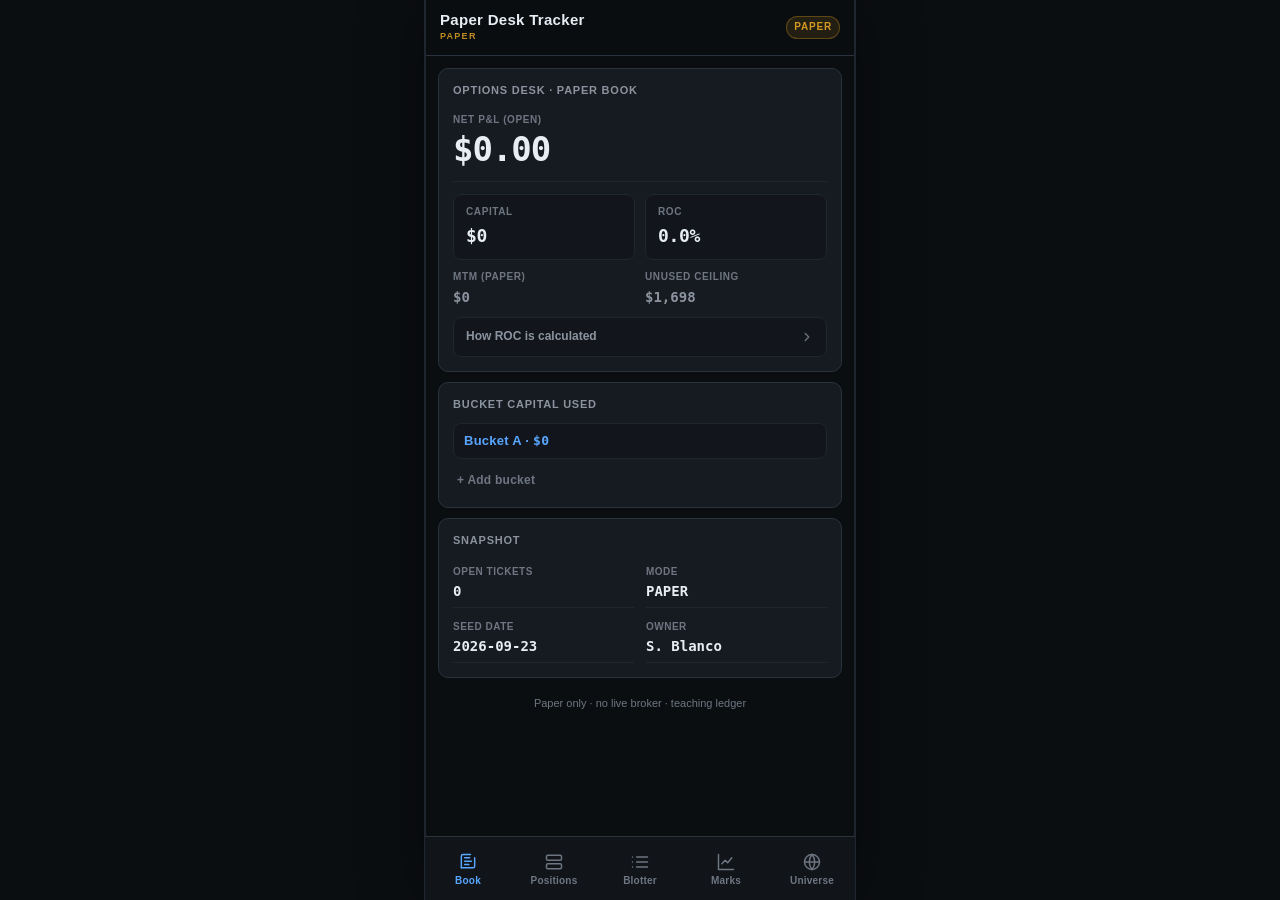
==== paper-desk-single.html @ 76c29395 "Publish Paper Desk Tracker 2026-10-28T16:38Z" ====
<!DOCTYPE html>
<html lang="en">
<head>
  <meta charset="UTF-8" />
  <meta name="viewport" content="width=device-width, initial-scale=1, viewport-fit=cover" />
  <meta name="theme-color" content="#0b0e11" />
  <meta name="description" content="Paper Desk Tracker — Santiago Blanco options book ledger (paper only)" />
  <title>Paper Desk Tracker</title>
  <style>
/* Paper Desk Tracker v1.1 — dark desk-terminal, mobile-first ~390px */
:root {
  --bg: #0b0e11;
  --bg-elev: #12161c;
  --bg-card: #161b22;
  --bg-card-hover: #1c232c;
  --border: #2a323d;
  --border-soft: #1f2630;
  --text: #e6edf3;
  --text-dim: #8b949e;
  --text-mute: #6e7681;
  --accent: #58a6ff;
  --green: #3fb950;
  --green-dim: #238636;
  --red: #f85149;
  --red-dim: #da3633;
  --amber: #d29922;
  --bucket-a: #58a6ff;
  --bucket-b: #a371f7;
  --bucket-c: #f0883e;
  --mono: "SF Mono", "Cascadia Code", "Roboto Mono", ui-monospace, Menlo, Consolas, monospace;
  --sans: -apple-system, BlinkMacSystemFont, "Segoe UI", Roboto, "Helvetica Neue", Arial, sans-serif;
  --nav-h: 64px;
  --header-h: 56px;
  --radius: 10px;
  --safe-bottom: env(safe-area-inset-bottom, 0px);
}

*, *::before, *::after { box-sizing: border-box; margin: 0; padding: 0; }

html, body {
  height: 100%;
  background: var(--bg);
  color: var(--text);
  font-family: var(--sans);
  font-size: 15px;
  line-height: 1.45;
  -webkit-font-smoothing: antialiased;
  -webkit-tap-highlight-color: transparent;
}

body {
  max-width: 430px;
  margin: 0 auto;
  min-height: 100dvh;
  position: relative;
  border-left: 1px solid var(--border-soft);
  border-right: 1px solid var(--border-soft);
}

.app-header {
  position: sticky;
  top: 0;
  z-index: 40;
  min-height: var(--header-h);
  display: flex;
  align-items: center;
  justify-content: space-between;
  padding: 8px 14px;
  background: rgba(11, 14, 17, 0.92);
  backdrop-filter: blur(10px);
  border-bottom: 1px solid var(--border);
}

.header-titles {
  display: flex;
  flex-direction: column;
  gap: 1px;
  min-width: 0;
}

.app-header h1 {
  font-size: 15px;
  font-weight: 650;
  letter-spacing: 0.02em;
  line-height: 1.2;
}

.paper-sub {
  font-size: 9px;
  font-weight: 800;
  letter-spacing: 0.14em;
  text-transform: uppercase;
  color: var(--amber);
  opacity: 0.9;
}

.app-header .badge {
  font-size: 10px;
  font-weight: 700;
  letter-spacing: 0.08em;
  text-transform: uppercase;
  color: var(--amber);
  background: rgba(210, 153, 34, 0.12);
  border: 1px solid rgba(210, 153, 34, 0.35);
  padding: 3px 7px;
  border-radius: 999px;
  flex-shrink: 0;
}

.main {
  padding: 12px 12px calc(var(--nav-h) + var(--safe-bottom) + 16px);
  min-height: calc(100dvh - var(--header-h));
}

.screen { display: none; animation: fadeIn 0.18s ease; }
.screen.active { display: block; }

@keyframes fadeIn {
  from { opacity: 0; transform: translateY(4px); }
  to { opacity: 1; transform: none; }
}

/* Bottom nav — 1pt top hairline so content doesn't collide */
.tab-bar {
  position: fixed;
  bottom: 0;
  left: 50%;
  transform: translateX(-50%);
  width: 100%;
  max-width: 430px;
  height: calc(var(--nav-h) + var(--safe-bottom));
  padding-bottom: var(--safe-bottom);
  display: flex;
  background: rgba(18, 22, 28, 0.96);
  backdrop-filter: blur(12px);
  border-top: 1pt solid var(--border);
  z-index: 50;
}

.tab-btn {
  flex: 1;
  display: flex;
  flex-direction: column;
  align-items: center;
  justify-content: center;
  gap: 3px;
  background: none;
  border: none;
  color: var(--text-mute);
  font-size: 10px;
  font-weight: 600;
  letter-spacing: 0.02em;
  cursor: pointer;
  padding: 8px 2px;
  transition: color 0.15s;
}

.tab-btn svg {
  width: 20px;
  height: 20px;
  stroke: currentColor;
  fill: none;
  stroke-width: 1.75;
  stroke-linecap: round;
  stroke-linejoin: round;
}

.tab-btn.active { color: var(--accent); }
.tab-btn:active { opacity: 0.7; }

/* Cards & metrics */
.card {
  background: var(--bg-card);
  border: 1px solid var(--border);
  border-radius: var(--radius);
  padding: 14px;
  margin-bottom: 10px;
}

.card-title {
  font-size: 11px;
  font-weight: 700;
  letter-spacing: 0.07em;
  text-transform: uppercase;
  color: var(--text-dim);
  margin-bottom: 10px;
}

/* Book hero hierarchy */
.hero-pnl {
  text-align: left;
  padding: 4px 0 12px;
  border-bottom: 1px solid var(--border-soft);
  margin-bottom: 12px;
}

.hero-pnl .label {
  font-size: 10px;
  font-weight: 600;
  letter-spacing: 0.06em;
  text-transform: uppercase;
  color: var(--text-mute);
  margin-bottom: 4px;
}

.hero-pnl .value {
  font-family: var(--mono);
  font-size: 34px;
  font-weight: 700;
  letter-spacing: -0.03em;
  font-variant-numeric: tabular-nums;
  line-height: 1.1;
}

.secondary-row {
  display: grid;
  grid-template-columns: 1fr 1fr;
  gap: 10px;
  margin-bottom: 10px;
}

.secondary-metric {
  background: var(--bg-elev);
  border: 1px solid var(--border-soft);
  border-radius: 8px;
  padding: 10px 12px;
}

.secondary-metric .label {
  font-size: 10px;
  font-weight: 600;
  letter-spacing: 0.06em;
  text-transform: uppercase;
  color: var(--text-mute);
  margin-bottom: 4px;
}

.secondary-metric .value {
  font-family: var(--mono);
  font-size: 18px;
  font-weight: 650;
  letter-spacing: -0.02em;
  font-variant-numeric: tabular-nums;
}

.tertiary-row {
  display: grid;
  grid-template-columns: 1fr 1fr;
  gap: 10px;
}

.tertiary-metric .label {
  font-size: 10px;
  font-weight: 600;
  letter-spacing: 0.06em;
  text-transform: uppercase;
  color: var(--text-mute);
  margin-bottom: 2px;
}

.tertiary-metric .value {
  font-family: var(--mono);
  font-size: 14px;
  font-weight: 600;
  font-variant-numeric: tabular-nums;
  color: var(--text-dim);
}

.metric-grid {
  display: grid;
  grid-template-columns: 1fr 1fr;
  gap: 10px;
}

.metric {
  background: var(--bg-elev);
  border: 1px solid var(--border-soft);
  border-radius: 8px;
  padding: 10px 12px;
}

.metric.wide { grid-column: 1 / -1; }

.metric .label {
  font-size: 10px;
  font-weight: 600;
  letter-spacing: 0.06em;
  text-transform: uppercase;
  color: var(--text-mute);
  margin-bottom: 4px;
}

.metric .value {
  font-family: var(--mono);
  font-size: 20px;
  font-weight: 650;
  letter-spacing: -0.02em;
  font-variant-numeric: tabular-nums;
}

.metric .value.sm { font-size: 16px; }

.pos { color: var(--green); }
.neg { color: var(--red); }
.neu { color: var(--text); }

/* ROC disclosure — collapsed by default */
.disclosure {
  margin-top: 10px;
  border: 1px solid var(--border-soft);
  border-radius: 8px;
  background: var(--bg-elev);
  overflow: hidden;
}

.disclosure > summary {
  list-style: none;
  cursor: pointer;
  display: flex;
  align-items: center;
  justify-content: space-between;
  gap: 8px;
  padding: 10px 12px;
  font-size: 12px;
  font-weight: 650;
  color: var(--text-dim);
  user-select: none;
}

.disclosure > summary::-webkit-details-marker { display: none; }

.disclosure .chev {
  width: 14px;
  height: 14px;
  flex-shrink: 0;
  transition: transform 0.15s ease;
  opacity: 0.7;
}

.disclosure[open] .chev { transform: rotate(90deg); }

.disclosure-body {
  padding: 0 12px 12px;
  font-size: 11.5px;
  color: var(--text-dim);
  line-height: 1.45;
}

.disclosure-body p + p { margin-top: 8px; }
.disclosure-body strong { color: var(--accent); font-weight: 650; }

.tip {
  margin-top: 8px;
  font-size: 11.5px;
  color: var(--text-dim);
  line-height: 1.4;
  padding: 8px 10px;
  background: rgba(88, 166, 255, 0.06);
  border-left: 2px solid var(--accent);
  border-radius: 0 6px 6px 0;
}

.tip strong { color: var(--accent); font-weight: 650; }

/* Buckets — used only + quiet add */
.bucket-list {
  display: flex;
  flex-direction: column;
  gap: 6px;
}

.bucket-line {
  display: flex;
  align-items: baseline;
  justify-content: space-between;
  gap: 10px;
  padding: 8px 10px;
  background: var(--bg-elev);
  border: 1px solid var(--border-soft);
  border-radius: 8px;
  font-size: 13px;
}

.bucket-line .b-name {
  font-weight: 650;
  letter-spacing: 0.02em;
}

.bucket-line.a .b-name { color: var(--bucket-a); }
.bucket-line.b .b-name { color: var(--bucket-b); }
.bucket-line.c .b-name { color: var(--bucket-c); }

.bucket-line .b-val {
  font-family: var(--mono);
  font-weight: 650;
  font-variant-numeric: tabular-nums;
}

.bucket-add {
  align-self: flex-start;
  margin-top: 2px;
  background: none;
  border: none;
  color: var(--text-mute);
  font-size: 12px;
  font-weight: 600;
  cursor: pointer;
  padding: 6px 4px;
  letter-spacing: 0.02em;
}

.bucket-add:hover { color: var(--text-dim); }
.bucket-add:active { opacity: 0.7; }

.section-label {
  font-size: 11px;
  font-weight: 700;
  letter-spacing: 0.08em;
  text-transform: uppercase;
  color: var(--text-mute);
  margin: 14px 2px 8px;
}

/* Position cards */
.pos-card {
  background: var(--bg-card);
  border: 1px solid var(--border);
  border-radius: var(--radius);
  padding: 0;
  margin-bottom: 12px;
  overflow: hidden;
  position: relative;
  touch-action: pan-y;
  transition: transform 0.12s ease, border-color 0.12s;
}

.pos-card.swiping { transition: none; }

.pos-strip {
  position: sticky;
  top: var(--header-h);
  z-index: 5;
  display: flex;
  align-items: center;
  justify-content: space-between;
  gap: 8px;
  padding: 10px 12px;
  background: rgba(22, 27, 34, 0.96);
  backdrop-filter: blur(8px);
  border-bottom: 1px solid var(--border-soft);
}

.pos-strip-left {
  min-width: 0;
  display: flex;
  flex-wrap: wrap;
  align-items: baseline;
  gap: 4px 8px;
}

.pos-under {
  font-size: 16px;
  font-weight: 700;
  letter-spacing: -0.01em;
}

.pos-struct {
  font-size: 11px;
  color: var(--text-dim);
  white-space: nowrap;
  overflow: hidden;
  text-overflow: ellipsis;
  max-width: 150px;
}

.pos-strip-right {
  display: flex;
  align-items: center;
  gap: 8px;
  flex-shrink: 0;
}

.pos-upnl {
  font-family: var(--mono);
  font-size: 14px;
  font-weight: 700;
  font-variant-numeric: tabular-nums;
}

.status-badge {
  font-size: 10px;
  font-weight: 800;
  letter-spacing: 0.1em;
  padding: 4px 8px;
  border-radius: 6px;
  flex-shrink: 0;
}

.status-badge.HOLD {
  color: var(--green);
  background: rgba(63, 185, 80, 0.12);
  border: 1px solid rgba(63, 185, 80, 0.35);
}

.status-badge.EXIT {
  color: var(--red);
  background: rgba(248, 81, 73, 0.12);
  border: 1px solid rgba(248, 81, 73, 0.35);
}

.pos-body { padding: 10px 12px 12px; }

.pos-id {
  font-family: var(--mono);
  font-size: 11px;
  color: var(--text-mute);
  font-weight: 600;
  margin-bottom: 6px;
}

.legs {
  font-family: var(--mono);
  font-size: 12px;
  color: var(--text-dim);
  background: var(--bg-elev);
  border-radius: 6px;
  padding: 8px 10px;
  margin: 0 0 8px;
  line-height: 1.5;
}

.legs .leg-long { color: var(--green); }
.legs .leg-short { color: var(--red); }

.thesis {
  font-size: 12.5px;
  color: var(--text-dim);
  line-height: 1.45;
  margin: 0 0 10px;
}

.kv-grid {
  display: grid;
  grid-template-columns: 1fr 1fr;
  gap: 6px 12px;
}

.kv {
  display: flex;
  flex-direction: column;
  gap: 1px;
  padding: 6px 0;
  border-bottom: 1px solid var(--border-soft);
}

.kv .k {
  font-size: 10px;
  font-weight: 600;
  letter-spacing: 0.05em;
  text-transform: uppercase;
  color: var(--text-mute);
  display: inline-flex;
  align-items: center;
  gap: 4px;
}

.kv .v {
  font-family: var(--mono);
  font-size: 14px;
  font-weight: 600;
  font-variant-numeric: tabular-nums;
  text-align: left;
}

/* Cost $? expander */
.help-q {
  display: inline-flex;
  align-items: center;
  justify-content: center;
  width: 16px;
  height: 16px;
  border-radius: 50%;
  border: 1px solid var(--border);
  background: var(--bg-elev);
  color: var(--text-mute);
  font-size: 10px;
  font-weight: 700;
  cursor: pointer;
  padding: 0;
  line-height: 1;
  flex-shrink: 0;
}

.help-q:active { opacity: 0.75; }

.cost-help {
  display: none;
  grid-column: 1 / -1;
  font-size: 11.5px;
  color: var(--text-dim);
  line-height: 1.4;
  padding: 8px 10px;
  background: rgba(88, 166, 255, 0.06);
  border-left: 2px solid var(--accent);
  border-radius: 0 6px 6px 0;
  margin-top: 2px;
}

.cost-help.open { display: block; }
.cost-help strong { color: var(--accent); font-weight: 650; }

.pos-actions {
  display: flex;
  gap: 8px;
  margin-top: 12px;
}

.btn {
  flex: 1;
  font-family: var(--sans);
  font-size: 12px;
  font-weight: 650;
  letter-spacing: 0.04em;
  min-height: 44px;
  padding: 10px 10px;
  border-radius: 8px;
  border: 1px solid var(--border);
  background: var(--bg-elev);
  color: var(--text);
  cursor: pointer;
  transition: background 0.12s, border-color 0.12s;
}

.btn:active { opacity: 0.85; }

/* Secondary action chrome (gestures are primary) */
.btn.secondary {
  background: transparent;
  border-color: var(--border-soft);
  color: var(--text-dim);
  font-size: 11px;
  font-weight: 600;
}

.btn.primary {
  background: rgba(88, 166, 255, 0.12);
  border-color: rgba(88, 166, 255, 0.4);
  color: var(--accent);
}

.btn.danger {
  background: rgba(248, 81, 73, 0.08);
  border-color: rgba(248, 81, 73, 0.3);
  color: var(--red);
}

.btn.success {
  background: rgba(63, 185, 80, 0.08);
  border-color: rgba(63, 185, 80, 0.3);
  color: var(--green);
}

.btn.secondary.danger {
  background: transparent;
  border-color: rgba(248, 81, 73, 0.25);
  color: var(--red);
}

.btn.secondary.success {
  background: transparent;
  border-color: rgba(63, 185, 80, 0.25);
  color: var(--green);
}

.btn.secondary.primary {
  background: transparent;
  border-color: rgba(88, 166, 255, 0.3);
  color: var(--accent);
}

/* Blotter */
.txn-row {
  display: grid;
  grid-template-columns: 3px 1fr auto;
  gap: 4px 10px;
  padding: 12px 12px 12px 0;
  background: var(--bg-card);
  border: 1px solid var(--border);
  border-radius: var(--radius);
  margin-bottom: 8px;
  align-items: start;
  user-select: none;
  -webkit-user-select: none;
}

.txn-bar {
  grid-row: 1 / span 3;
  align-self: stretch;
  width: 3px;
  border-radius: 0 2px 2px 0;
  background: var(--text-mute);
}

.txn-bar.open { background: var(--accent); }
.txn-bar.mark { background: var(--amber); }
.txn-bar.exit { background: var(--red); }

.txn-type {
  font-size: 10px;
  font-weight: 800;
  letter-spacing: 0.08em;
  text-transform: uppercase;
  padding-left: 10px;
}

.txn-type.open { color: var(--accent); }
.txn-type.mark { color: var(--amber); }
.txn-type.exit { color: var(--red); }

.txn-ts {
  font-family: var(--mono);
  font-size: 11px;
  color: var(--text-mute);
  text-align: right;
  padding-right: 2px;
  line-height: 1.35;
}

.txn-ts .rel {
  display: block;
  color: var(--text-dim);
  font-weight: 650;
  font-size: 12px;
}

.txn-ts .abs {
  display: block;
  font-size: 10px;
  color: var(--text-mute);
}

.txn-legs {
  grid-column: 2 / -1;
  font-size: 12px;
  color: var(--text-dim);
  font-family: var(--mono);
  padding-left: 10px;
}

.txn-meta {
  grid-column: 2 / -1;
  display: flex;
  flex-wrap: wrap;
  gap: 8px 14px;
  margin-top: 4px;
  font-family: var(--mono);
  font-size: 12px;
  font-variant-numeric: tabular-nums;
  padding-left: 10px;
}

.txn-meta span { color: var(--text-dim); }
.txn-meta strong { color: var(--text); font-weight: 650; }

/* Marks history */
.mark-snap {
  background: var(--bg-card);
  border: 1px solid var(--border);
  border-radius: var(--radius);
  padding: 12px;
  margin-bottom: 8px;
}

.mark-snap-head {
  display: flex;
  justify-content: space-between;
  align-items: center;
  margin-bottom: 8px;
}

.session-pill {
  font-size: 10px;
  font-weight: 800;
  letter-spacing: 0.08em;
  text-transform: uppercase;
  padding: 3px 7px;
  border-radius: 5px;
  background: var(--bg-elev);
  color: var(--text-dim);
  border: 1px solid var(--border);
}

.session-pill.close {
  color: var(--amber);
  border-color: rgba(210, 153, 34, 0.4);
}

.mark-tickets {
  font-family: var(--mono);
  font-size: 12px;
  line-height: 1.6;
  color: var(--text-dim);
  font-variant-numeric: tabular-nums;
}

.mark-book {
  margin-top: 8px;
  padding-top: 8px;
  border-top: 1px solid var(--border-soft);
  display: flex;
  justify-content: space-between;
  font-family: var(--mono);
  font-size: 13px;
  font-weight: 650;
  font-variant-numeric: tabular-nums;
}

/* Universe */
.uni-card {
  display: flex;
  align-items: flex-start;
  gap: 12px;
  background: var(--bg-card);
  border: 1px solid var(--border);
  border-radius: var(--radius);
  padding: 12px;
  margin-bottom: 8px;
}

.uni-sym {
  font-family: var(--mono);
  font-size: 15px;
  font-weight: 700;
  min-width: 52px;
  color: var(--accent);
}

.uni-body { flex: 1; min-width: 0; }
.uni-name { font-size: 13px; font-weight: 600; }
.uni-note { font-size: 12px; color: var(--text-dim); margin-top: 2px; }

.unit-tag {
  font-size: 9px;
  font-weight: 800;
  letter-spacing: 0.06em;
  text-transform: uppercase;
  padding: 3px 6px;
  border-radius: 4px;
  flex-shrink: 0;
  align-self: flex-start;
}

.unit-tag.btc {
  color: var(--amber);
  background: rgba(210, 153, 34, 0.1);
  border: 1px solid rgba(210, 153, 34, 0.3);
}

.unit-tag.nasdaq {
  color: var(--bucket-b);
  background: rgba(163, 113, 247, 0.1);
  border: 1px solid rgba(163, 113, 247, 0.3);
}

/* Modal for mark edit */
.modal-backdrop {
  display: none;
  position: fixed;
  inset: 0;
  background: rgba(0, 0, 0, 0.65);
  z-index: 100;
  align-items: flex-end;
  justify-content: center;
}

.modal-backdrop.open { display: flex; }

.modal {
  width: 100%;
  max-width: 430px;
  background: var(--bg-card);
  border-top: 1px solid var(--border);
  border-radius: 16px 16px 0 0;
  padding: 18px 16px calc(18px + var(--safe-bottom));
  animation: slideUp 0.2s ease;
}

@keyframes slideUp {
  from { transform: translateY(40px); opacity: 0; }
  to { transform: none; opacity: 1; }
}

.modal h3 {
  font-size: 15px;
  margin-bottom: 12px;
}

.modal label {
  display: block;
  font-size: 11px;
  font-weight: 650;
  letter-spacing: 0.05em;
  text-transform: uppercase;
  color: var(--text-mute);
  margin-bottom: 6px;
}

.modal input {
  width: 100%;
  font-family: var(--mono);
  font-size: 18px;
  padding: 10px 12px;
  border-radius: 8px;
  border: 1px solid var(--border);
  background: var(--bg-elev);
  color: var(--text);
  margin-bottom: 14px;
  outline: none;
  font-variant-numeric: tabular-nums;
}

.modal input:focus { border-color: var(--accent); }

.modal-actions { display: flex; gap: 8px; }

.empty {
  text-align: center;
  color: var(--text-mute);
  padding: 32px 16px;
  font-size: 13px;
}

.footer-note {
  font-size: 11px;
  color: var(--text-mute);
  text-align: center;
  padding: 8px 4px 4px;
}

/* Toast */
.toast {
  position: fixed;
  left: 50%;
  bottom: calc(var(--nav-h) + var(--safe-bottom) + 16px);
  transform: translateX(-50%) translateY(12px);
  max-width: min(360px, calc(100% - 24px));
  background: var(--bg-elev);
  border: 1px solid var(--border);
  color: var(--text);
  font-size: 12px;
  font-weight: 650;
  padding: 10px 14px;
  border-radius: 8px;
  z-index: 120;
  opacity: 0;
  pointer-events: none;
  transition: opacity 0.18s ease, transform 0.18s ease;
  box-shadow: 0 8px 24px rgba(0, 0, 0, 0.4);
}

.toast.show {
  opacity: 1;
  transform: translateX(-50%) translateY(0);
}

@media (min-width: 431px) {
  body {
    box-shadow: 0 0 0 1px var(--border-soft), 0 0 60px rgba(0, 0, 0, 0.45);
    min-height: 100vh;
  }
}

.side-badge{font-size:.65rem;font-weight:700;padding:1px 6px;border-radius:6px;margin-left:6px;letter-spacing:.04em}
.side-badge.credit{background:#1f6f4a;color:#fff}
.side-badge.debit{background:#3a4a6b;color:#fff}

  </style>
</head>
<body>
  <header class="app-header">
    <div class="header-titles">
      <h1>Paper Desk Tracker</h1>
      <div class="paper-sub">PAPER</div>
    </div>
    <span class="badge" title="Hold 1.5s to reset seed">PAPER</span>
  </header>

  <main class="main">
    <section id="screen-book" class="screen" aria-label="Book"></section>
    <section id="screen-positions" class="screen" aria-label="Positions"></section>
    <section id="screen-blotter" class="screen" aria-label="Blotter"></section>
    <section id="screen-marks" class="screen" aria-label="Marks history"></section>
    <section id="screen-universe" class="screen" aria-label="Universe"></section>
  </main>

  <nav class="tab-bar" aria-label="Primary">
    <button type="button" class="tab-btn active" data-screen="book" aria-label="Book">
      <svg viewBox="0 0 24 24"><path d="M4 19V5a2 2 0 012-2h9"/><path d="M4 19h14a2 2 0 002-2V7"/><path d="M8 7h6M8 11h8M8 15h5"/></svg>
      Book
    </button>
    <button type="button" class="tab-btn" data-screen="positions" aria-label="Positions">
      <svg viewBox="0 0 24 24"><rect x="3" y="4" width="18" height="6" rx="1.5"/><rect x="3" y="14" width="18" height="6" rx="1.5"/></svg>
      Positions
    </button>
    <button type="button" class="tab-btn" data-screen="blotter" aria-label="Blotter">
      <svg viewBox="0 0 24 24"><path d="M8 6h13M8 12h13M8 18h13"/><path d="M3 6h.01M3 12h.01M3 18h.01"/></svg>
      Blotter
    </button>
    <button type="button" class="tab-btn" data-screen="marks" aria-label="Marks">
      <svg viewBox="0 0 24 24"><path d="M3 3v18h18"/><path d="M7 14l4-4 3 3 5-6"/></svg>
      Marks
    </button>
    <button type="button" class="tab-btn" data-screen="universe" aria-label="Universe">
      <svg viewBox="0 0 24 24"><circle cx="12" cy="12" r="9"/><path d="M3 12h18M12 3a14 14 0 010 18M12 3a14 14 0 000 18"/></svg>
      Universe
    </button>
  </nav>

  <div id="mark-modal" class="modal-backdrop" role="dialog" aria-modal="true" aria-labelledby="mark-modal-title">
    <div class="modal">
      <h3 id="mark-modal-title">Update mark</h3>
      <label for="mark-input">Mid (debit)</label>
      <input id="mark-input" type="number" step="0.01" min="0" inputmode="decimal" />
      <div class="modal-actions">
        <button type="button" class="btn" id="mark-cancel">Cancel</button>
        <button type="button" class="btn primary" id="mark-save">Save mark</button>
      </div>
    </div>
  </div>

  <div id="toast" class="toast" aria-live="polite"></div>

  <script>window.__SEED__ = {
  "meta": {
    "app": "Paper Desk Tracker",
    "owner": "Santiago Blanco",
    "mode": "paper",
    "riskCeiling": 2000,
    "seedDate": "2026-09-23",
    "seedNote": "Wed Oct 28, 2026 midday — book flat, 0 open, no transactions. Cumulative realized −$327 on $1,368 deployed (−23.9%); unused $1,673.",
    "revisedAt": "2026-10-28T12:38:00-04:00"
  },
  "buckets": {
    "A": {
      "label": "Core defined-risk",
      "used": 450
    },
    "B": {
      "label": "Tactical",
      "used": 0
    },
    "C": {
      "label": "Event / lottery",
      "used": 0
    }
  },
  "universe": [
    {
      "symbol": "MSTR",
      "name": "MicroStrategy",
      "unit": "BTC factor",
      "note": "High-beta BTC proxy via corporate treasury"
    },
    {
      "symbol": "ASST",
      "name": "Asset Entities",
      "unit": "BTC factor",
      "note": "Smaller BTC-adjacent name — size down"
    },
    {
      "symbol": "STRC",
      "name": "STRC (paper)",
      "unit": "BTC factor",
      "note": "Watchlist — no open tickets"
    },
    {
      "symbol": "SATA",
      "name": "SATA (paper)",
      "unit": "BTC factor",
      "note": "Watchlist — no open tickets"
    },
    {
      "symbol": "QQQ",
      "name": "Invesco QQQ Trust",
      "unit": "Nasdaq",
      "note": "Separate Nasdaq unit — not a BTC factor with MSTR/ASST"
    }
  ],
  "positions": [
    {
      "id": "PAPER-001",
      "underlying": "MSTR",
      "structure": "Call debit vertical",
      "structureSide": "long",
      "qty": 1,
      "expiration": "2026-09-25",
      "legs": [
        {
          "side": "long",
          "right": "C",
          "strike": 155,
          "exp": "Sep25"
        },
        {
          "side": "short",
          "right": "C",
          "strike": 160,
          "exp": "Sep25"
        }
      ],
      "entry": 1.9,
      "cost": 190,
      "maxLoss": 190,
      "bucket": "A",
      "thesis": "Defined-risk long on MSTR/BTC rebound — buy the 155C, sell the 160C so max loss is the $190 debit while upside is capped at the short strike.",
      "status": "EXIT",
      "openedAt": "2026-09-23T10:15:00-04:00",
      "marks": [
        {
          "ts": "2026-09-23T10:15:00-04:00",
          "label": "open",
          "mid": 1.9
        },
        {
          "ts": "2026-09-23T12:45:00-04:00",
          "label": "midday",
          "mid": 2.15
        },
        {
          "ts": "2026-09-23T16:38:00-04:00",
          "label": "close",
          "mid": 3.27
        },
        {
          "ts": "2026-09-24T09:37:00-04:00",
          "label": "open",
          "mid": 3.57
        },
        {
          "ts": "2026-09-24T12:33:00-04:00",
          "label": "midday",
          "mid": 3.57
        },
        {
          "ts": "2026-09-24T16:17:00-04:00",
          "label": "close",
          "mid": 3.58
        },
        {
          "ts": "2026-09-25T09:32:00-04:00",
          "label": "open",
          "mid": 3.13
        },
        {
          "ts": "2026-09-25T12:37:00-04:00",
          "label": "midday",
          "mid": 3.37
        },
        {
          "ts": "2026-09-25T16:14:00-04:00",
          "label": "close",
          "mid": 3.67
        },
        {
          "ts": "2026-09-28T09:20:00-04:00",
          "label": "open",
          "mid": 3.67
        }
      ]
    },
    {
      "id": "PAPER-002",
      "underlying": "ASST",
      "structure": "Call debit vertical",
      "structureSide": "long",
      "qty": 1,
      "expiration": "2026-09-25",
      "legs": [
        {
          "side": "long",
          "right": "C",
          "strike": 29.5,
          "exp": "Sep25"
        },
        {
          "side": "short",
          "right": "C",
          "strike": 30.5,
          "exp": "Sep25"
        }
      ],
      "entry": 0.75,
      "cost": 75,
      "maxLoss": 75,
      "bucket": "A",
      "thesis": "Small defined-risk ASST upside on the BTC-treasury microcap tape — $1-wide call vertical keeps max loss to $75 if the bounce fails.",
      "status": "EXIT",
      "openedAt": "2026-09-23T14:05:00-04:00",
      "marks": [
        {
          "ts": "2026-09-23T14:05:00-04:00",
          "label": "open",
          "mid": 0.75
        },
        {
          "ts": "2026-09-23T15:00:00-04:00",
          "label": "midday",
          "mid": 0.92
        },
        {
          "ts": "2026-09-23T16:38:00-04:00",
          "label": "close",
          "mid": 0.22
        },
        {
          "ts": "2026-09-24T09:37:00-04:00",
          "label": "open",
          "mid": 0.31
        },
        {
          "ts": "2026-09-24T12:33:00-04:00",
          "label": "midday",
          "mid": 0.6
        },
        {
          "ts": "2026-09-24T16:17:00-04:00",
          "label": "close",
          "mid": 0.38
        },
        {
          "ts": "2026-09-25T09:32:00-04:00",
          "label": "open",
          "mid": 0.35
        },
        {
          "ts": "2026-09-25T12:37:00-04:00",
          "label": "midday",
          "mid": 0.24
        },
        {
          "ts": "2026-09-25T16:14:00-04:00",
          "label": "close",
          "mid": 0
        },
        {
          "ts": "2026-09-28T09:20:00-04:00",
          "label": "open",
          "mid": 0
        }
      ]
    },
    {
      "id": "PAPER-003",
      "underlying": "MSTR",
      "structure": "Call debit vertical",
      "structureSide": "long",
      "qty": 1,
      "expiration": "2026-10-16",
      "legs": [
        {
          "side": "long",
          "right": "C",
          "strike": 155,
          "exp": "Oct16"
        },
        {
          "side": "short",
          "right": "C",
          "strike": 160,
          "exp": "Oct16"
        }
      ],
      "entry": 2.4,
      "cost": 240,
      "maxLoss": 240,
      "bucket": "A",
      "thesis": "Defined-risk long BTC-proxy into Oct16 — buy 155C / sell 160C so max loss is the debit.",
      "status": "EXIT",
      "openedAt": "2026-09-28T12:45:00-04:00",
      "marks": [
        {
          "ts": "2026-09-28T12:45:00-04:00",
          "label": "midday",
          "mid": 2.4
        },
        {
          "ts": "2026-09-28T16:20:00-04:00",
          "label": "close",
          "mid": 2.2
        },
        {
          "ts": "2026-09-29T16:12:00-04:00",
          "label": "close",
          "mid": 2.03
        },
        {
          "ts": "2026-09-30T09:10:00-04:00",
          "label": "open",
          "mid": 2.03
        },
        {
          "ts": "2026-09-30T12:38:00-04:00",
          "label": "midday",
          "mid": 2
        },
        {
          "ts": "2026-09-30T16:20:00-04:00",
          "label": "close",
          "mid": 1.85
        },
        {
          "ts": "2026-10-01T09:08:00-04:00",
          "label": "open",
          "mid": 1.85
        },
        {
          "ts": "2026-10-01T12:34:00-04:00",
          "label": "midday",
          "mid": 2.3
        },
        {
          "ts": "2026-10-01T16:10:00-04:00",
          "label": "close",
          "mid": 2.63
        },
        {
          "ts": "2026-10-02T09:11:00-04:00",
          "label": "open",
          "mid": 2.63
        },
        {
          "ts": "2026-10-02T12:41:00-04:00",
          "label": "midday",
          "mid": 2.5
        },
        {
          "ts": "2026-10-02T16:10:00-04:00",
          "label": "close",
          "mid": 2.33
        },
        {
          "ts": "2026-10-05T09:11:00-04:00",
          "label": "open",
          "mid": 2.33
        },
        {
          "ts": "2026-10-05T12:40:00-04:00",
          "label": "midday",
          "mid": 2.75
        },
        {
          "ts": "2026-10-05T16:15:00-04:00",
          "label": "close",
          "mid": 3.15
        },
        {
          "ts": "2026-10-06T09:18:00-04:00",
          "label": "open",
          "mid": 3.15
        },
        {
          "ts": "2026-10-06T12:40:00-04:00",
          "label": "midday",
          "mid": 3.2
        },
        {
          "ts": "2026-10-06T16:13:00-04:00",
          "label": "close",
          "mid": 3.25
        },
        {
          "ts": "2026-10-07T09:22:00-04:00",
          "label": "open",
          "mid": 3.25
        },
        {
          "ts": "2026-10-07T12:44:00-04:00",
          "label": "midday",
          "mid": 2
        },
        {
          "ts": "2026-10-07T16:15:00-04:00",
          "label": "close",
          "mid": 1.75
        },
        {
          "ts": "2026-10-08T09:23:00-04:00",
          "label": "open",
          "mid": 1.75
        },
        {
          "ts": "2026-10-08T16:05:00-04:00",
          "label": "close",
          "mid": 1.43
        },
        {
          "ts": "2026-10-09T09:38:00-04:00",
          "label": "open",
          "mid": 1.49
        },
        {
          "ts": "2026-10-09T11:16:00-04:00",
          "label": "midday",
          "mid": 1.95
        },
        {
          "ts": "2026-10-09T12:53:00-04:00",
          "label": "midday",
          "mid": 2.15
        },
        {
          "ts": "2026-10-09T14:18:00-04:00",
          "label": "afternoon",
          "mid": 1.95
        },
        {
          "ts": "2026-10-09T16:24:00-04:00",
          "label": "close",
          "mid": 1.85
        },
        {
          "ts": "2026-10-12T12:54:00-04:00",
          "label": "midday",
          "mid": 1.65
        },
        {
          "ts": "2026-10-12T16:25:00-04:00",
          "label": "close",
          "mid": 1.51
        }
      ],
      "mark": 1.65,
      "closedAt": "2026-10-12T16:25:00-04:00",
      "exitPrice": 1.51,
      "realizedPnl": -89
    },
    {
      "id": "PAPER-004",
      "underlying": "MSTR",
      "structure": "Call credit vertical",
      "structureSide": "short",
      "side": "credit",
      "qty": 1,
      "expiration": "2026-11-20",
      "legs": [
        {
          "side": "short",
          "right": "C",
          "strike": 190,
          "exp": "Nov20",
          "price": 2.325
        },
        {
          "side": "long",
          "right": "C",
          "strike": 195,
          "exp": "Nov20",
          "price": 1.965
        }
      ],
      "entry": 0.36,
      "credit": 36,
      "cost": 464,
      "maxLoss": 464,
      "maxGain": 36,
      "breakeven": 190.36,
      "bucket": "B",
      "kill": "Spread mark >=0.72 or MSTR daily close >=$170 or 190C delta >0.30; TP 0.18; close/roll by Oct 21 (30 DTE)",
      "thesis": "Post-hot-CPI income: hike odds up caps MSTR upside near term; elevated IV pays for ~15-delta calls 31% OTM; defined risk, 1 lot (~23% of unused).",
      "status": "EXIT",
      "openedAt": "2026-10-14T12:39:00-04:00",
      "entryDate": "2026-10-14",
      "marks": [
        {
          "ts": "2026-10-14T12:39:00-04:00",
          "label": "midday",
          "mid": 0.36
        },
        {
          "ts": "2026-10-14T16:14:00-04:00",
          "label": "close",
          "mid": 0.325
        },
        {
          "ts": "2026-10-15T12:36:00-04:00",
          "label": "midday",
          "mid": 0.47
        },
        {
          "ts": "2026-10-15T16:18:00-04:00",
          "label": "close",
          "mid": 0.51
        },
        {
          "ts": "2026-10-16T12:38:00-04:00",
          "label": "midday",
          "mid": 0.24
        },
        {
          "ts": "2026-10-16T16:18:00-04:00",
          "label": "close",
          "mid": 0.225
        },
        {
          "ts": "2026-10-19T09:34:00-04:00",
          "label": "open",
          "mid": 0.1
        },
        {
          "ts": "2026-10-19T10:44:11-04:00",
          "label": "midday",
          "mid": 0.21
        },
        {
          "ts": "2026-10-19T12:40:00-04:00",
          "label": "midday",
          "mid": 0.215
        },
        {
          "ts": "2026-10-19T16:16:00-04:00",
          "label": "close",
          "mid": 0.17
        },
        {
          "ts": "2026-10-20T09:32:37-04:00",
          "label": "open",
          "mid": 0.155
        },
        {
          "ts": "2026-10-20T12:33:00-04:00",
          "label": "midday",
          "mid": 0.295,
          "natural": 0.38
        },
        {
          "ts": "2026-10-20T16:13:00-04:00",
          "label": "close",
          "mid": 0.255,
          "natural": 0.34
        },
        {
          "ts": "2026-10-21T09:32:00-04:00",
          "label": "exit",
          "mid": 0.42,
          "natural": 0.42,
          "midAtExit": 0.31
        }
      ],
      "mark": 0.42,
      "legMarks": {
        "190C": 1.68,
        "195C": 1.26
      },
      "underlyingMark": 145.38,
      "naturalMark": 0.42,
      "closedAt": "2026-10-21T09:32:00-04:00",
      "exitPrice": 0.42,
      "realizedPnl": -6,
      "exitLegs": [
        {
          "leg": "190C",
          "side": "buy_to_close",
          "price": 1.68,
          "bid": 1.57,
          "ask": 1.68
        },
        {
          "leg": "195C",
          "side": "sell_to_close",
          "price": 1.26,
          "bid": 1.26,
          "ask": 1.37
        }
      ]
    },
    {
      "id": "PAPER-005",
      "underlying": "QQQ",
      "structure": "Put debit vertical",
      "structureSide": "long",
      "side": "debit",
      "qty": 1,
      "expiration": "2026-11-20",
      "legs": [
        {
          "side": "long",
          "right": "P",
          "strike": 700,
          "exp": "Nov20"
        },
        {
          "side": "short",
          "right": "P",
          "strike": 680,
          "exp": "Nov20"
        }
      ],
      "entry": 4.54,
      "cost": 454,
      "maxLoss": 454,
      "maxGain": 1546,
      "breakeven": 695.46,
      "bucket": "A",
      "riskUnit": "QQQ",
      "kill": "QQQ daily close >=725 or mark <=2.25",
      "takeProfit": "mark >=9.00 or QQQ <=690",
      "timeStop": "2026-11-13",
      "thesis": "Failed retest: QQQ tagged 720+ Mon then closed 718.36 <720 with QQQ<730/SMH<590; gap-down confirms. Defined-risk put spread toward 690 bear line.",
      "status": "EXIT",
      "openedAt": "2026-10-20T09:32:37-04:00",
      "entryDate": "2026-10-20",
      "marks": [
        {
          "ts": "2026-10-20T09:32:37-04:00",
          "label": "open",
          "mid": 4.45
        },
        {
          "ts": "2026-10-20T12:33:00-04:00",
          "label": "midday",
          "mid": 3.965,
          "natural": 3.91
        },
        {
          "ts": "2026-10-20T16:13:00-04:00",
          "label": "close",
          "mid": 4.03,
          "natural": 3.92
        },
        {
          "ts": "2026-10-21T09:33:00-04:00",
          "label": "open",
          "mid": 3.775,
          "natural": 3.69
        },
        {
          "ts": "2026-10-21T12:36:48-04:00",
          "label": "midday",
          "mid": 3.36,
          "natural": 3.33,
          "note": "Kill-watch: QQQ 725.29 intraday vs close-kill >=725"
        },
        {
          "ts": "2026-10-21T16:14:00-04:00",
          "label": "close",
          "mid": 3.4,
          "natural": 3.4,
          "midAtExit": 3.51,
          "note": "Kill hit: QQQ close 725.21 >=725; exit natural 3.40, realized -114"
        }
      ],
      "mark": 3.4,
      "naturalMark": 3.4,
      "note": "Kill hit: QQQ close 725.21 >=725; exit natural 3.40, realized -114",
      "closedAt": "2026-10-21T16:14:00-04:00",
      "exitPrice": 3.4,
      "realizedPnl": -114,
      "underlyingMark": 725.21
    },
    {
      "id": "PAPER-006",
      "underlying": "QQQ",
      "structure": "Put debit vertical",
      "structureSide": "long",
      "side": "debit",
      "qty": 1,
      "expiration": "2026-11-20",
      "legs": [
        {
          "side": "long",
          "right": "P",
          "strike": 695,
          "exp": "Nov20",
          "price": 15.61
        },
        {
          "side": "short",
          "right": "P",
          "strike": 680,
          "exp": "Nov20",
          "price": 11.11
        }
      ],
      "entry": 4.5,
      "cost": 450,
      "maxLoss": 450,
      "maxGain": 1050,
      "breakeven": 690.5,
      "bucket": "A",
      "riskUnit": "QQQ",
      "kill": "QQQ close >=716 or mark <=2.25",
      "takeProfit": "mark >=9.00 or QQQ <=685",
      "timeStop": "2026-11-13",
      "thesis": "Bearish QQQ bet on the Beltas downside tilt (QQQ range 680–735); the put debit spread caps risk at the $450 debit and selling the 680P cuts IV cost.",
      "status": "EXIT",
      "openedAt": "2026-10-22T16:15:00-04:00",
      "entryDate": "2026-10-22",
      "marks": [
        {
          "ts": "2026-10-22T16:15:00-04:00",
          "label": "close",
          "mid": 4.305,
          "natural": 4.11
        },
        {
          "ts": "2026-10-23T09:09:00-04:00",
          "label": "open",
          "mid": 4.305,
          "natural": 4.11
        },
        {
          "ts": "2026-10-23T12:33:00-04:00",
          "label": "midday",
          "mid": 4.01,
          "natural": 3.96
        },
        {
          "ts": "2026-10-23T16:19:00-04:00",
          "label": "close",
          "mid": 4.13,
          "natural": 4.03
        },
        {
          "ts": "2026-10-26T09:21:00-04:00",
          "label": "open",
          "mid": 4.13,
          "natural": 4.03
        },
        {
          "ts": "2026-10-26T12:38:00-04:00",
          "label": "midday",
          "mid": 3.22,
          "natural": 3.18
        },
        {
          "ts": "2026-10-26T16:14:00-04:00",
          "label": "close",
          "mid": 3.31,
          "natural": 3.25
        },
        {
          "ts": "2026-10-27T09:15:00-04:00",
          "label": "open",
          "mid": 3.325,
          "natural": 3.24
        },
        {
          "ts": "2026-10-27T12:35:00-04:00",
          "label": "midday",
          "mid": 2.465,
          "natural": 2.43
        },
        {
          "ts": "2026-10-27T16:14:00-04:00",
          "label": "close",
          "mid": 2.545,
          "natural": 2.43
        }
      ],
      "mark": 2.43,
      "naturalMark": 2.43,
      "underlyingMark": 721.24,
      "lastNote": "Close 10/27: QQQ closed 721.24 (+1.3%), 5.24 pts above the 716 close kill. EXIT at natural 2.43 (sell 695P 7.78 bid / buy 680P 5.35 ask; mid 2.545). Entry 4.50 -> realized -$207 (-46.0% on $450).",
      "closedAt": "2026-10-27T16:14:00-04:00",
      "exitPrice": 2.43,
      "realizedPnl": -207,
      "note": "Kill hit: QQQ close 721.24 >=716; exit natural 2.43 (mid 2.545), realized -207"
    }
  ],
  "transactions": [
    {
      "id": "TXN-001",
      "type": "open",
      "ticketId": "PAPER-001",
      "ts": "2026-09-23T10:15:00-04:00",
      "underlying": "MSTR",
      "legs": "long Sep25 155C / short Sep25 160C",
      "fill": 1.9,
      "debitCredit": -190,
      "dayPnL": 0,
      "note": "Open fill — morning"
    },
    {
      "id": "TXN-002",
      "type": "open",
      "ticketId": "PAPER-002",
      "ts": "2026-09-23T14:05:00-04:00",
      "underlying": "ASST",
      "legs": "long Sep25 29.5C / short Sep25 30.5C",
      "fill": 0.75,
      "debitCredit": -75,
      "dayPnL": 0,
      "note": "Open fill — afternoon"
    },
    {
      "id": "TXN-003",
      "type": "mark",
      "ticketId": "BOOK",
      "ts": "2026-09-23T16:38:00-04:00",
      "underlying": "BOOK",
      "legs": "close snapshot — PAPER-001 @ 3.27, PAPER-002 @ 0.22",
      "fill": null,
      "debitCredit": 0,
      "dayPnL": 84,
      "note": "Wed close marks (Options Desk sync) — book Net ~+$84"
    },
    {
      "id": "TXN-004",
      "type": "mark",
      "ticketId": "BOOK",
      "ts": "2026-09-24T12:33:00-04:00",
      "underlying": "BOOK",
      "legs": "midday snapshot — PAPER-001 @ 3.57, PAPER-002 @ 0.60",
      "fill": null,
      "debitCredit": 0,
      "dayPnL": 152,
      "note": "Thu midday marks (Options Desk sync) — book Net ~+$152"
    },
    {
      "id": "TXN-005",
      "type": "mark",
      "ticketId": "BOOK",
      "ts": "2026-09-25T12:37:00-04:00",
      "underlying": "BOOK",
      "legs": "midday snapshot — PAPER-001 @ 3.37, PAPER-002 @ 0.24",
      "fill": null,
      "debitCredit": 0,
      "dayPnL": 96,
      "note": "Fri midday marks (Options Desk sync) — book Net ~+$96"
    },
    {
      "id": "TXN-006",
      "type": "exit",
      "ticketId": "PAPER-001",
      "ts": "2026-09-25T16:14:00-04:00",
      "underlying": "MSTR",
      "legs": "exp settlement EXIT @ 3.67",
      "fill": 3.67,
      "debitCredit": 177,
      "dayPnL": 177,
      "note": "Fri Sep 25 expiry settlement — realized +$177"
    },
    {
      "id": "TXN-007",
      "type": "exit",
      "ticketId": "PAPER-002",
      "ts": "2026-09-25T16:14:00-04:00",
      "underlying": "ASST",
      "legs": "exp settlement EXIT @ 0.00",
      "fill": 0,
      "debitCredit": -75,
      "dayPnL": -75,
      "note": "Fri Sep 25 expiry settlement — realized -$75"
    },
    {
      "id": "TXN-008",
      "type": "open",
      "ticketId": "PAPER-003",
      "ts": "2026-09-28T12:45:00-04:00",
      "underlying": "MSTR",
      "legs": "long Oct16 155C / short Oct16 160C",
      "fill": 2.4,
      "debitCredit": -240,
      "dayPnL": 0,
      "note": "Mon midday paper fill — Ready A after open deferred pre-RTH"
    },
    {
      "id": "TXN-009",
      "type": "mark",
      "ticketId": "BOOK",
      "ts": "2026-09-30T16:20:00-04:00",
      "underlying": "BOOK",
      "legs": "close snapshot — PAPER-003 @ 1.85",
      "fill": null,
      "debitCredit": 0,
      "dayPnL": -55,
      "note": "Wed close marks (Options Desk sync) — book Net −$55"
    },
    {
      "id": "TXN-010",
      "type": "mark",
      "ticketId": "BOOK",
      "ts": "2026-10-07T16:15:00-04:00",
      "underlying": "BOOK",
      "legs": "close snapshot — PAPER-003 @ 1.75",
      "fill": null,
      "debitCredit": 0,
      "dayPnL": -65,
      "note": "Wed close marks (Options Desk sync) — book Net −$65"
    },
    {
      "id": "TXN-011",
      "type": "mark",
      "ticketId": "BOOK",
      "ts": "2026-10-08T16:05:00-04:00",
      "underlying": "BOOK",
      "legs": "close snapshot — PAPER-003 @ 1.43",
      "fill": null,
      "debitCredit": 0,
      "dayPnL": -97,
      "note": "Thu close marks (Chief Orchestrator sync from Robinhood settles) — book Net −$97"
    },
    {
      "id": "TXN-012",
      "type": "mark",
      "ticketId": "BOOK",
      "ts": "2026-10-09T16:24:00-04:00",
      "underlying": "BOOK",
      "legs": "close snapshot — PAPER-003 @ 1.85",
      "fill": null,
      "debitCredit": 0,
      "dayPnL": -55,
      "note": "Fri close marks (Options Desk sync) — book Net −$55"
    },
    {
      "id": "TXN-013",
      "type": "exit",
      "ticketId": "PAPER-003",
      "ts": "2026-10-12T16:25:00-04:00",
      "underlying": "MSTR",
      "legs": "sell to close Oct16 155C / 160C debit vertical x1 EXIT @ 1.51 (mid 1.555)",
      "fill": 1.51,
      "debitCredit": 151,
      "dayPnL": -89,
      "note": "Mon Oct 12 close EXIT — realized -$89 (-37.1% on $240). Standing rule: MSTR closed 152.79 < ~155 before CPI Wed Oct 14. Book flat."
    },
    {
      "id": "TXN-014",
      "type": "open",
      "ticketId": "PAPER-004",
      "ts": "2026-10-14T12:39:00-04:00",
      "underlying": "MSTR",
      "legs": "Sold 1x MSTR Nov20 190/195 call credit vertical @ 0.36 credit (mid; natural 0.24)",
      "fill": 0.36,
      "debitCredit": 36,
      "side": "credit",
      "maxLoss": 464,
      "dayPnL": 0,
      "note": "First credit ticket. Capital = max loss $464; cash flow +$36."
    },
    {
      "id": "TXN-015",
      "type": "mark",
      "ticketId": "BOOK",
      "ts": "2026-10-14T16:14:00-04:00",
      "underlying": "BOOK",
      "legs": "close snapshot — PAPER-004 @ 0.325 (credit)",
      "fill": null,
      "debitCredit": 0,
      "dayPnL": 3.5,
      "note": "Wed close marks (Options Desk sync) — credit uP&L +$3.50; book Net +$3.50 (ROC 0.8%)"
    },
    {
      "id": "TXN-016",
      "type": "mark",
      "ticketId": "BOOK",
      "ts": "2026-10-15T12:36:00-04:00",
      "underlying": "BOOK",
      "legs": "midday snapshot — PAPER-004 @ 0.47 (credit)",
      "fill": null,
      "debitCredit": 0,
      "dayPnL": -11,
      "note": "Thu midday marks (Options Desk sync) — credit uP&L −$11; book Net −$11 (ROC −2.4%). MSTR bounce + IV; kills not hit; no QQQ A."
    },
    {
      "id": "TXN-017",
      "type": "mark",
      "ticketId": "BOOK",
      "ts": "2026-10-15T16:18:00-04:00",
      "underlying": "BOOK",
      "legs": "close snapshot — PAPER-004 @ 0.51 (credit)",
      "fill": null,
      "debitCredit": 0,
      "dayPnL": -15,
      "note": "Thu close marks (Options Desk sync) — credit uP&L −$15; book Net −$15 (ROC −3.2%). dayPnL −$18.50 vs Wed settle."
    },
    {
      "id": "TXN-018",
      "type": "mark",
      "ticketId": "BOOK",
      "ts": "2026-10-16T12:38:00-04:00",
      "underlying": "BOOK",
      "legs": "midday snapshot — PAPER-004 @ 0.24 (credit)",
      "fill": null,
      "debitCredit": 0,
      "dayPnL": 12,
      "note": "Fri midday marks (Options Desk sync) — credit uP&L +$12; book Net +$12 (ROC 2.6%). MSTR −8.8% on MSCI non-operating-company index rules (list Nov 11, effective after Nov 30); BTC flat ~81.5k. Kills clear; TP 0.18 not hit; close by Wed Oct 21."
    },
    {
      "id": "TXN-019",
      "type": "mark",
      "ticketId": "BOOK",
      "ts": "2026-10-16T16:18:00-04:00",
      "underlying": "BOOK",
      "legs": "close snapshot — PAPER-004 @ 0.225 (credit)",
      "fill": null,
      "debitCredit": 0,
      "dayPnL": 13.5,
      "note": "Fri close marks (Options Desk sync) — credit uP&L +$13.50; book Net +$13.50 (ROC 2.9%). dayPnL +$28.50 vs Thu close 0.51. MSTR −9.6% on MSCI non-operating index overhang; kills clear; TP 0.18 not hit; close by Wed Oct 21."
    },
    {
      "id": "TXN-020",
      "type": "mark",
      "ticketId": "BOOK",
      "ts": "2026-10-19T09:34:00-04:00",
      "underlying": "BOOK",
      "legs": "open snapshot — PAPER-004 @ 0.10 (credit)",
      "fill": null,
      "debitCredit": 0,
      "dayPnL": 26,
      "note": "Mon open marks (Options Desk sync) — credit uP&L +$26; book Net +$26 (ROC 5.6%). Mid 0.10 through TP 0.18 but natural buyback 0.46 — no paper fill; work ≤0.20 natural by Tue, hard close Wed Oct 21."
    },
    {
      "id": "TXN-021",
      "type": "mark",
      "ticketId": "BOOK",
      "ts": "2026-10-19T16:16:00-04:00",
      "underlying": "BOOK",
      "legs": "close snapshot — PAPER-004 @ 0.17 (credit)",
      "fill": null,
      "debitCredit": 0,
      "dayPnL": 5.5,
      "note": "Mon close marks (Options Desk sync) — PAPER-004 mid 0.17 (190C 0.915 / 195C 0.745), natural buyback 0.26; credit uP&L +$19; book Net +$19 (ROC 4.1%). Day +$5.50 vs Fri close 0.225. Mid through TP 0.18 but natural 0.26 > 0.20 work level — no paper fill; work ≤0.20 natural Tue, hard close Wed Oct 21. Kills clear (mark≥0.72 / close≥170 / Δ>0.30)."
    },
    {
      "id": "TXN-022",
      "type": "open",
      "ticketId": "PAPER-005",
      "ts": "2026-10-20T09:32:37-04:00",
      "underlying": "QQQ",
      "legs": "Bought 1x QQQ Nov20 700/680 put debit vertical @ 4.54 debit (natural; mid 4.45)",
      "fill": 4.54,
      "debitCredit": -454,
      "side": "debit",
      "maxLoss": 454,
      "dayPnL": 0,
      "note": "Bought at natural; mid 4.45. Bucket A, QQQ risk unit. Kill: QQQ close >=725 or mark <=2.25; TP mark >=9.00 or QQQ <=690; time stop Nov 13."
    },
    {
      "id": "TXN-023",
      "type": "mark",
      "ticketId": "BOOK",
      "ts": "2026-10-20T09:32:37-04:00",
      "underlying": "BOOK",
      "legs": "open snapshot — PAPER-004 @ 0.155 (credit) / PAPER-005 @ 4.45",
      "fill": null,
      "debitCredit": 0,
      "dayPnL": -7.5,
      "note": "Tue open marks (Options Desk sync) — PAPER-004 credit uP&L +$20.50; new PAPER-005 QQQ 700/680 put debit @ 4.54, mark 4.45 (−$9). Book capital $918, Net +$11.50 (ROC 1.25%)."
    },
    {
      "id": "TXN-024",
      "type": "mark",
      "ticketId": "BOOK",
      "ts": "2026-10-20T12:33:00-04:00",
      "underlying": "BOOK",
      "legs": "midday snapshot — PAPER-004 @ 0.295 (credit) / PAPER-005 @ 3.965",
      "fill": null,
      "debitCredit": 0,
      "dayPnL": -62.5,
      "note": "Tue midday marks (Options Desk sync) — PAPER-004 credit uP&L +$6.50 (natural buyback 0.38); PAPER-005 uP&L −$57.50 (natural 3.91). Book capital $918, Net −$51.00 (ROC -5.56%)."
    },
    {
      "id": "TXN-025",
      "type": "exit",
      "ticketId": "PAPER-004",
      "ts": "2026-10-21T09:32:00-04:00",
      "underlying": "MSTR",
      "legs": "buy to close Nov20 190C / sell to close Nov20 195C credit vertical x1 EXIT @ 0.42 debit (natural; mid 0.31) — 190C 1.68 / 195C 1.26",
      "fill": 0.42,
      "debitCredit": -42,
      "side": "credit",
      "dayPnL": -6,
      "note": "Wed Oct 21 open EXIT — Wed hard-close plan, default natural at open. Entry credit 0.36 → exit debit 0.42; realized −$6 (−1.3% on $464). MSTR 145.38."
    },
    {
      "id": "TXN-026",
      "type": "mark",
      "ticketId": "BOOK",
      "ts": "2026-10-21T09:33:00-04:00",
      "underlying": "BOOK",
      "legs": "open snapshot — PAPER-005 @ 3.775 (natural 3.69)",
      "fill": null,
      "debitCredit": 0,
      "dayPnL": -42,
      "note": "Wed open (Options Desk sync) — PAPER-004 CLOSED (realized −$6); PAPER-005 HOLD mark 3.775, uP&L −$76.50 (natural 3.69). Book capital $918 ($454 open + $464 closed today), realized −$6, unrealized −$76.50, Net −$82.50 (ROC −8.99%). 1 open position — book NOT flat. Day −$42 vs Tue close Net −$40.50."
    },
    {
      "id": "TXN-027",
      "type": "mark",
      "ticketId": "BOOK",
      "ts": "2026-10-21T12:36:48-04:00",
      "underlying": "BOOK",
      "legs": "midday snapshot — PAPER-005 @ 3.36 (natural 3.33)",
      "fill": null,
      "debitCredit": 0,
      "dayPnL": -83.5,
      "note": "Wed midday marks (Options Desk sync) — PAPER-005 HOLD mark 3.36, uP&L −$118 (natural 3.33). Kill-watch: QQQ 725.29 intraday vs close-kill >=725. PAPER-004 EXIT unchanged (realized −$6). Book capital $918, open risk $454, Net −$124 (ROC −13.51%). Day −$83.50 vs Tue close Net −$40.50."
    },
    {
      "id": "TXN-028",
      "type": "exit",
      "ticketId": "PAPER-005",
      "ts": "2026-10-21T16:14:00-04:00",
      "underlying": "QQQ",
      "legs": "sell to close Nov20 700P / buy to close Nov20 680P put debit vertical x1 EXIT @ 3.40 (natural; mid 3.51)",
      "fill": 3.4,
      "debitCredit": 340,
      "side": "debit",
      "dayPnL": -114,
      "note": "Wed Oct 21 close EXIT — kill hit: QQQ daily close 725.21 >= 725. Entry 4.54 → exit 3.40 natural; realized −$114 (−25.1% on $454). Book flat: realized today −$120 (PAPER-004 −$6 + PAPER-005 −$114), ROC −13.07% on $918. 0 open."
    },
    {
      "id": "TXN-029",
      "type": "open",
      "ticketId": "PAPER-006",
      "ts": "2026-10-22T16:15:00-04:00",
      "underlying": "QQQ",
      "legs": "Bought 1x QQQ Nov20 695/680 put debit vertical @ 4.50 debit (695P 15.61 / 680P 11.11)",
      "fill": 4.5,
      "debitCredit": -450,
      "side": "debit",
      "maxLoss": 450,
      "dayPnL": 0,
      "note": "Opened at Thu Oct 22 close. Bucket A, QQQ risk unit. Kill: QQQ close >=716 or mark <=2.25; TP mark >=9.00 or QQQ <=685; time stop Nov 13. Close mark 4.305 (natural 4.11), uP&L −$19.50."
    },
    {
      "id": "TXN-030",
      "type": "exit",
      "ticketId": "PAPER-006",
      "ts": "2026-10-27T16:14:00-04:00",
      "underlying": "QQQ",
      "legs": "sell to close Nov20 695P / buy to close Nov20 680P put debit vertical x1 EXIT @ 2.43 (natural; mid 2.545)",
      "fill": 2.43,
      "debitCredit": 243,
      "side": "debit",
      "dayPnL": -88,
      "note": "Tue Oct 27 close EXIT — kill hit: QQQ daily close 721.24 >= 716. Entry 4.50 -> exit 2.43 natural; realized −$207 (−46.0% on $450). Book flat, 0 open. Cumulative realized −$327 on $1,368 deployed (−23.9%)."
    }
  ],
  "marksHistory": [
    {
      "ts": "2026-09-23T10:15:00-04:00",
      "session": "open",
      "date": "2026-09-23",
      "tickets": {
        "PAPER-001": 1.9
      },
      "bookMTM": 190,
      "bookNet": 0
    },
    {
      "ts": "2026-09-23T12:45:00-04:00",
      "session": "midday",
      "date": "2026-09-23",
      "tickets": {
        "PAPER-001": 2.15
      },
      "bookMTM": 215,
      "bookNet": 25
    },
    {
      "ts": "2026-09-23T14:05:00-04:00",
      "session": "open",
      "date": "2026-09-23",
      "tickets": {
        "PAPER-001": 2.15,
        "PAPER-002": 0.75
      },
      "bookMTM": 290,
      "bookNet": 25
    },
    {
      "ts": "2026-09-23T15:00:00-04:00",
      "session": "midday",
      "date": "2026-09-23",
      "tickets": {
        "PAPER-001": 2.28,
        "PAPER-002": 0.92
      },
      "bookMTM": 320,
      "bookNet": 55
    },
    {
      "ts": "2026-09-23T16:38:00-04:00",
      "session": "close",
      "date": "2026-09-23",
      "tickets": {
        "PAPER-001": 3.27,
        "PAPER-002": 0.22
      },
      "bookMTM": 349,
      "bookNet": 84
    },
    {
      "ts": "2026-09-24T09:37:00-04:00",
      "session": "open",
      "date": "2026-09-24",
      "tickets": {
        "PAPER-001": 3.57,
        "PAPER-002": 0.31
      },
      "bookMTM": 388,
      "bookNet": 123
    },
    {
      "ts": "2026-09-24T12:33:00-04:00",
      "session": "midday",
      "date": "2026-09-24",
      "tickets": {
        "PAPER-001": 3.57,
        "PAPER-002": 0.6
      },
      "bookMTM": 417,
      "bookNet": 152
    },
    {
      "ts": "2026-09-24T16:17:00-04:00",
      "session": "close",
      "date": "2026-09-24",
      "tickets": {
        "PAPER-001": 3.58,
        "PAPER-002": 0.38
      },
      "bookMTM": 396,
      "bookNet": 131
    },
    {
      "ts": "2026-09-25T09:32:00-04:00",
      "session": "open",
      "date": "2026-09-25",
      "tickets": {
        "PAPER-001": 3.13,
        "PAPER-002": 0.35
      },
      "bookMTM": 348,
      "bookNet": 83
    },
    {
      "ts": "2026-09-25T12:37:00-04:00",
      "session": "midday",
      "date": "2026-09-25",
      "tickets": {
        "PAPER-001": 3.37,
        "PAPER-002": 0.24
      },
      "bookMTM": 361,
      "bookNet": 96
    },
    {
      "ts": "2026-09-25T16:14:00-04:00",
      "session": "close",
      "date": "2026-09-25",
      "tickets": {
        "PAPER-001": 3.67,
        "PAPER-002": 0
      },
      "bookMTM": 367,
      "bookNet": 102
    },
    {
      "ts": "2026-09-28T12:45:00-04:00",
      "session": "midday",
      "date": "2026-09-28",
      "tickets": {
        "PAPER-003": 2.4
      },
      "bookMTM": 240,
      "bookNet": 0
    },
    {
      "ts": "2026-09-28T16:20:00-04:00",
      "session": "close",
      "date": "2026-09-28",
      "tickets": {
        "PAPER-003": 2.2
      },
      "bookMTM": 220,
      "bookNet": -20
    },
    {
      "ts": "2026-09-29T16:12:00-04:00",
      "session": "close",
      "date": "2026-09-29",
      "tickets": {
        "PAPER-003": 2.03
      },
      "bookMTM": 203,
      "bookNet": -37
    },
    {
      "ts": "2026-09-30T09:10:00-04:00",
      "session": "open",
      "date": "2026-09-30",
      "tickets": {
        "PAPER-003": 2.03
      },
      "bookMTM": 203,
      "bookNet": -37
    },
    {
      "ts": "2026-09-30T12:38:00-04:00",
      "session": "midday",
      "date": "2026-09-30",
      "tickets": {
        "PAPER-003": 2
      },
      "bookMTM": 200,
      "bookNet": -40
    },
    {
      "ts": "2026-09-30T16:20:00-04:00",
      "session": "close",
      "date": "2026-09-30",
      "tickets": {
        "PAPER-003": 1.85
      },
      "bookMTM": 185,
      "bookNet": -55
    },
    {
      "ts": "2026-10-01T09:08:00-04:00",
      "session": "open",
      "date": "2026-10-01",
      "tickets": {
        "PAPER-003": 1.85
      },
      "bookMTM": 185,
      "bookNet": -55
    },
    {
      "ts": "2026-10-01T12:34:00-04:00",
      "session": "midday",
      "date": "2026-10-01",
      "tickets": {
        "PAPER-003": 2.3
      },
      "bookMTM": 230,
      "bookNet": -10
    },
    {
      "ts": "2026-10-01T16:10:00-04:00",
      "session": "close",
      "date": "2026-10-01",
      "tickets": {
        "PAPER-003": 2.63
      },
      "bookMTM": 263,
      "bookNet": 23
    },
    {
      "ts": "2026-10-02T09:11:00-04:00",
      "session": "open",
      "date": "2026-10-02",
      "tickets": {
        "PAPER-003": 2.63
      },
      "bookMTM": 263,
      "bookNet": 23
    },
    {
      "ts": "2026-10-02T12:41:00-04:00",
      "session": "midday",
      "date": "2026-10-02",
      "tickets": {
        "PAPER-003": 2.5
      },
      "bookMTM": 250,
      "bookNet": 10
    },
    {
      "ts": "2026-10-02T16:10:00-04:00",
      "session": "close",
      "date": "2026-10-02",
      "tickets": {
        "PAPER-003": 2.33
      },
      "bookMTM": 233,
      "bookNet": -7
    },
    {
      "ts": "2026-10-06T16:13:00-04:00",
      "session": "close",
      "date": "2026-10-06",
      "tickets": {
        "PAPER-003": 3.25
      },
      "bookMTM": 325,
      "bookNet": 85
    },
    {
      "ts": "2026-10-07T09:22:00-04:00",
      "session": "open",
      "date": "2026-10-07",
      "tickets": {
        "PAPER-003": 3.25
      },
      "bookMTM": 325,
      "bookNet": 85
    },
    {
      "ts": "2026-10-07T12:44:00-04:00",
      "session": "midday",
      "date": "2026-10-07",
      "tickets": {
        "PAPER-003": 2
      },
      "bookMTM": 200,
      "bookNet": -40
    },
    {
      "ts": "2026-10-07T16:15:00-04:00",
      "session": "close",
      "date": "2026-10-07",
      "tickets": {
        "PAPER-003": 1.75
      },
      "bookMTM": 175,
      "bookNet": -65
    },
    {
      "ts": "2026-10-08T09:23:00-04:00",
      "session": "open",
      "date": "2026-10-08",
      "tickets": {
        "PAPER-003": 1.75
      },
      "bookMTM": 175,
      "bookNet": -65
    },
    {
      "ts": "2026-10-08T16:05:00-04:00",
      "session": "close",
      "date": "2026-10-08",
      "tickets": {
        "PAPER-003": 1.43
      },
      "bookMTM": 143,
      "bookNet": -97
    },
    {
      "ts": "2026-10-09T09:38:00-04:00",
      "session": "open",
      "date": "2026-10-09",
      "tickets": {
        "PAPER-003": 1.49
      },
      "bookMTM": 149,
      "bookNet": -91
    },
    {
      "ts": "2026-10-09T11:16:00-04:00",
      "session": "midday",
      "date": "2026-10-09",
      "tickets": {
        "PAPER-003": 1.95
      },
      "bookMTM": 195,
      "bookNet": -45
    },
    {
      "ts": "2026-10-09T12:53:00-04:00",
      "session": "midday",
      "date": "2026-10-09",
      "tickets": {
        "PAPER-003": 2.15
      },
      "bookMTM": 215,
      "bookNet": -25
    },
    {
      "ts": "2026-10-09T16:24:00-04:00",
      "session": "close",
      "date": "2026-10-09",
      "tickets": {
        "PAPER-003": 1.85
      },
      "bookMTM": 185,
      "bookNet": -55
    },
    {
      "ts": "2026-10-12T12:54:00-04:00",
      "session": "midday",
      "date": "2026-10-12",
      "tickets": {
        "PAPER-003": 1.65
      },
      "bookMTM": 165,
      "bookNet": -75
    },
    {
      "ts": "2026-10-12T16:25:00-04:00",
      "session": "close",
      "date": "2026-10-12",
      "tickets": {},
      "bookMTM": 0,
      "bookNet": 0,
      "exits": {
        "PAPER-003": 1.51
      },
      "underlyings": {
        "MSTR": 152.79,
        "ASST": 27.72,
        "STRC": 99.9,
        "SATA": 99.395,
        "QQQ": 746.02,
        "BTC": 82978
      }
    },
    {
      "ts": "2026-10-14T12:39:00-04:00",
      "session": "midday",
      "date": "2026-10-14",
      "tickets": {
        "PAPER-004": 0.36
      },
      "bookMTM": 0,
      "bookNet": 0,
      "underlyings": {}
    },
    {
      "ts": "2026-10-14T16:14:00-04:00",
      "session": "close",
      "date": "2026-10-14",
      "tickets": {
        "PAPER-004": 0.325
      },
      "bookMTM": 32.5,
      "bookNet": 3.5,
      "underlyings": {
        "MSTR": 143.23
      },
      "legMarks": {
        "PAPER-004": {
          "190C": 2.1,
          "195C": 1.775
        }
      }
    },
    {
      "ts": "2026-10-15T12:36:00-04:00",
      "session": "midday",
      "date": "2026-10-15",
      "tickets": {
        "PAPER-004": 0.47
      },
      "bookMTM": 47,
      "bookNet": -11,
      "underlyings": {
        "MSTR": 148.08,
        "ASST": 25.07,
        "STRC": 99.47,
        "SATA": 97.82,
        "QQQ": 723.93,
        "BTC": 82050
      },
      "legMarks": {
        "PAPER-004": {
          "190C": 2.76,
          "195C": 2.29
        }
      },
      "note": "MSTR bounce + IV; kills not hit; no QQQ A (SPY 770 > 760)."
    },
    {
      "ts": "2026-10-15T16:18:00-04:00",
      "session": "close",
      "date": "2026-10-15",
      "tickets": {
        "PAPER-004": 0.51
      },
      "bookMTM": 51,
      "bookNet": -15,
      "underlyings": {
        "MSTR": 151.28,
        "ASST": 25.64,
        "STRC": 99.58,
        "SATA": 97.68,
        "QQQ": 728.04,
        "BTC": 82300
      },
      "legMarks": {
        "PAPER-004": {
          "190C": 3.125,
          "195C": 2.615
        }
      },
      "note": "Close mark; dayPnL −$18.50 vs Wed settle 0.325."
    },
    {
      "ts": "2026-10-16T12:38:00-04:00",
      "session": "midday",
      "date": "2026-10-16",
      "tickets": {
        "PAPER-004": 0.24
      },
      "bookMTM": 24,
      "bookNet": 12,
      "underlyings": {
        "MSTR": 137.92
      },
      "legMarks": {
        "PAPER-004": {
          "190C": 1.45,
          "195C": 1.21
        }
      },
      "note": "MSTR −8.8% on MSCI non-operating-company index rules (list Nov 11, effective after Nov 30); BTC flat ~81.5k. Kills clear; TP 0.18 not hit; close by Wed Oct 21."
    },
    {
      "ts": "2026-10-16T16:18:00-04:00",
      "session": "close",
      "date": "2026-10-16",
      "tickets": {
        "PAPER-004": 0.225
      },
      "bookMTM": 22.5,
      "bookNet": 13.5,
      "underlyings": {
        "MSTR": 136.83,
        "ASST": 24.1,
        "STRC": 97.72,
        "SATA": 96.86,
        "QQQ": 709.86,
        "BTC": 81520
      },
      "legMarks": {
        "PAPER-004": {
          "190C": 1.255,
          "195C": 1.03
        }
      },
      "note": "MSTR −9.6% on MSCI non-operating index overhang; kills clear; TP 0.18 not hit; close by Wed Oct 21."
    },
    {
      "ts": "2026-10-19T09:34:00-04:00",
      "session": "open",
      "date": "2026-10-19",
      "tickets": {
        "PAPER-004": 0.1
      },
      "bookMTM": 10,
      "bookNet": 26,
      "underlyings": {
        "MSTR": 140.45,
        "ASST": 24.89,
        "STRC": 98.18,
        "SATA": 97.2,
        "QQQ": 720.06,
        "BTC": 82384
      },
      "legMarks": {
        "PAPER-004": {
          "190C": 1.28,
          "195C": 1.18
        }
      },
      "note": "Mid 0.10 through TP 0.18 but natural buyback 0.46 — no paper fill; work ≤0.20 natural by Tue, hard close Wed Oct 21."
    },
    {
      "ts": "2026-10-19T10:44:11-04:00",
      "session": "midday",
      "date": "2026-10-19",
      "tickets": {
        "PAPER-004": 0.21
      },
      "bookMTM": 15,
      "bookNet": 15
    },
    {
      "ts": "2026-10-19T12:40:00-04:00",
      "session": "midday",
      "date": "2026-10-19",
      "tickets": {
        "PAPER-004": 0.215
      },
      "bookMTM": 21.5,
      "bookNet": 14.5,
      "note": "credit uP&L +$14.50; natural buyback ~0.28; ROC 3.1%"
    },
    {
      "ts": "2026-10-19T16:16:00-04:00",
      "session": "close",
      "date": "2026-10-19",
      "tickets": {
        "PAPER-004": 0.17
      },
      "bookMTM": 17,
      "bookNet": 19,
      "underlyings": {
        "MSTR": 135.8,
        "ASST": 25.56,
        "STRC": 98.6,
        "SATA": 97.68,
        "QQQ": 718.32,
        "BTC": 81905
      },
      "legMarks": {
        "PAPER-004": {
          "190C": 0.915,
          "195C": 0.745
        }
      },
      "note": "credit uP&L +$19; natural buyback 0.26; ROC 4.1%"
    },
    {
      "ts": "2026-10-20T09:32:37-04:00",
      "session": "open",
      "date": "2026-10-20",
      "tickets": {
        "PAPER-004": 0.155,
        "PAPER-005": 4.45
      },
      "bookMTM": 460.5,
      "bookNet": 11.5,
      "note": "PAPER-004 +$20.50; PAPER-005 opened @ 4.54 (mark 4.45, −$9); capital $918; ROC 1.25%"
    },
    {
      "ts": "2026-10-20T12:33:00-04:00",
      "session": "midday",
      "date": "2026-10-20",
      "tickets": {
        "PAPER-004": 0.295,
        "PAPER-005": 3.965
      },
      "naturalMarks": {
        "PAPER-004": 0.38,
        "PAPER-005": 3.91
      },
      "bookMTM": 426,
      "bookNet": -51,
      "note": "PAPER-004 +$6.50; PAPER-005 −$57.50; capital $918; ROC -5.56%; naturals 0.38 / 3.91"
    },
    {
      "ts": "2026-10-21T09:33:00-04:00",
      "session": "open",
      "date": "2026-10-21",
      "tickets": {
        "PAPER-005": 3.775
      },
      "naturalMarks": {
        "PAPER-005": 3.69
      },
      "bookMTM": 377.5,
      "bookNet": -82.5,
      "underlyings": {
        "MSTR": 145.38
      },
      "note": "PAPER-004 EXIT @ 0.42 (−$6 realized); PAPER-005 −$76.50; capital $918; Net −$82.50; ROC −8.99%"
    },
    {
      "ts": "2026-10-21T12:36:48-04:00",
      "session": "midday",
      "date": "2026-10-21",
      "tickets": {
        "PAPER-005": 3.36
      },
      "naturalMarks": {
        "PAPER-005": 3.33
      },
      "bookMTM": 336,
      "bookNet": -124,
      "note": "PAPER-005 −$118; PAPER-004 realized −$6; capital $918; Net −$124; ROC −13.51%; Kill-watch: QQQ 725.29 intraday vs close-kill >=725"
    },
    {
      "ts": "2026-10-21T16:14:00-04:00",
      "session": "close",
      "date": "2026-10-21",
      "tickets": {},
      "naturalMarks": {},
      "exits": {
        "PAPER-005": 3.4
      },
      "bookMTM": 0,
      "bookNet": -120,
      "underlyings": {
        "QQQ": 725.21
      },
      "note": "PAPER-005 EXIT @ 3.40 (−$114); PAPER-004 EXIT earlier (−$6); book flat; capital $918; Net −$120; ROC −13.07%"
    },
    {
      "ts": "2026-10-22T09:07:00-04:00",
      "session": "open",
      "date": "2026-10-22",
      "tickets": {},
      "naturalMarks": {},
      "bookMTM": 0,
      "bookNet": -120,
      "underlyings": {
        "MSTR": 144.33,
        "ASST": 28.99,
        "STRC": 98.8,
        "SATA": 98.15,
        "QQQ": 713.12,
        "SMH": 535.22,
        "SPY": 765.95,
        "BTC": 81606
      },
      "note": "Open mark — book flat, no transactions; capital $918; Net −$120; ROC −13.07%"
    },
    {
      "ts": "2026-10-22T12:36:00-04:00",
      "session": "midday",
      "date": "2026-10-22",
      "tickets": {},
      "naturalMarks": {},
      "bookMTM": 0,
      "bookNet": -120,
      "underlyings": {
        "MSTR": 146.57,
        "ASST": 28.83,
        "STRC": 99.07,
        "SATA": 97.47,
        "QQQ": 708,
        "SMH": 528.22,
        "SPY": 764.2,
        "BTC": 81400
      },
      "note": "Midday mark — book flat, no transactions; capital $918; Net −$120; ROC −13.07%"
    },
    {
      "ts": "2026-10-22T16:15:00-04:00",
      "session": "close",
      "date": "2026-10-22",
      "tickets": {
        "PAPER-006": 4.305
      },
      "naturalMarks": {
        "PAPER-006": 4.11
      },
      "bookMTM": 430.5,
      "bookNet": -139.5,
      "underlyings": {
        "MSTR": 145.88,
        "ASST": 29.04,
        "STRC": 98.67,
        "SATA": 97.93,
        "QQQ": 704.59,
        "SMH": 523.16,
        "SPY": 763.97,
        "BTC": 81274
      },
      "note": "PAPER-006 OPEN @ 4.50, mark 4.305 (−$19.50); capital $1,368; open $450; Net −$139.50; ROC −10.20%; unused $1,410.50"
    },
    {
      "ts": "2026-10-23T09:09:00-04:00",
      "session": "open",
      "date": "2026-10-23",
      "tickets": {
        "PAPER-006": 4.305
      },
      "naturalMarks": {
        "PAPER-006": 4.11
      },
      "bookMTM": 430.5,
      "bookNet": -139.5,
      "underlyings": {
        "MSTR": 145.19,
        "ASST": 29.16,
        "STRC": 98.93,
        "SATA": 97.9,
        "QQQ": 702.68,
        "SMH": 524.6,
        "SPY": 760.61,
        "BTC": 81500
      },
      "note": "PAPER-006 HOLD mark 4.305 (natural 4.11, −$19.50); capital $1,368; open $450; Net −$139.50; ROC −10.20%; unused $1,410.50"
    },
    {
      "ts": "2026-10-23T12:33:00-04:00",
      "session": "midday",
      "date": "2026-10-23",
      "tickets": {
        "PAPER-006": 4.01
      },
      "naturalMarks": {
        "PAPER-006": 3.96
      },
      "bookMTM": 401,
      "bookNet": -169,
      "underlyings": {
        "QQQ": 706.78
      },
      "note": "PAPER-006 HOLD mark 4.01 (natural 3.96, −$49); capital $1,368; open $450; Net −$169; ROC −12.35%; unused $1,381"
    },
    {
      "ts": "2026-10-23T16:19:00-04:00",
      "session": "close",
      "date": "2026-10-23",
      "tickets": {
        "PAPER-006": 4.13
      },
      "naturalMarks": {
        "PAPER-006": 4.03
      },
      "bookMTM": 413,
      "bookNet": -157,
      "underlyings": {
        "QQQ": 704.39
      },
      "note": "PAPER-006 HOLD mark 4.13 (natural 4.03, −$37); capital $1,368; open $450; Net −$157; ROC −11.48%; unused $1,393"
    },
    {
      "ts": "2026-10-26T09:21:00-04:00",
      "session": "open",
      "date": "2026-10-26",
      "tickets": {
        "PAPER-006": 4.13
      },
      "naturalMarks": {
        "PAPER-006": 4.03
      },
      "bookMTM": 413,
      "bookNet": -157,
      "underlyings": {
        "QQQ": 707.58
      },
      "note": "PAPER-006 HOLD mark 4.13 (natural 4.03, −$37.000000000000014); capital $1,368; open $450; Net −$157; ROC -11.48%; unused $1,393. Option quotes stale from Fri close (pre-RTH); QQQ pre +0.45%; kills clear (close>=716 / mark<=2.25)"
    },
    {
      "ts": "2026-10-26T12:38:00-04:00",
      "session": "midday",
      "date": "2026-10-26",
      "tickets": {
        "PAPER-006": 3.22
      },
      "naturalMarks": {
        "PAPER-006": 3.18
      },
      "bookMTM": 322,
      "bookNet": -248,
      "underlyings": {
        "QQQ": 712.84
      },
      "note": "PAPER-006 HOLD mark 3.22 (natural 3.18, −$128); capital $1,368; open $450; Net −$248; ROC -18.13%; unused $1,302. Kill-watch: QQQ 712.84 vs 716 close kill; mark>2.25"
    },
    {
      "ts": "2026-10-26T16:14:00-04:00",
      "session": "close",
      "date": "2026-10-26",
      "tickets": {
        "PAPER-006": 3.31
      },
      "naturalMarks": {
        "PAPER-006": 3.25
      },
      "bookMTM": 331,
      "bookNet": -239,
      "underlyings": {
        "QQQ": 712.12
      },
      "note": "PAPER-006 HOLD mark 3.31 (natural 3.25, −$119); capital $1,368; open $450; Net −$239; ROC -17.47%; unused $1,311. Kill-watch: QQQ 712.12 vs 716 close kill; mark>2.25"
    },
    {
      "ts": "2026-10-27T09:15:00-04:00",
      "session": "open",
      "date": "2026-10-27",
      "tickets": {
        "PAPER-006": 3.325
      },
      "naturalMarks": {
        "PAPER-006": 3.24
      },
      "bookMTM": 332.5,
      "bookNet": -237.5,
      "underlyings": {
        "MSTR": 141.3,
        "ASST": 26.49,
        "STRC": 99.2,
        "SATA": 98.63,
        "QQQ": 714.98,
        "SMH": 548.7,
        "SPY": 767.43,
        "BTC": 80135
      },
      "note": "PAPER-006 HOLD mark 3.325 (natural 3.24, −$118); capital $450; open $450; Net −$118; ROC -26.11%; unused $1,312. Kill-watch: QQQ 714.98 vs 716 close kill; mark>2.25. Pre-RTH; option quotes Mon close."
    },
    {
      "ts": "2026-10-27T12:35:00-04:00",
      "session": "midday",
      "date": "2026-10-27",
      "tickets": {
        "PAPER-006": 2.465
      },
      "naturalMarks": {
        "PAPER-006": 2.43
      },
      "bookMTM": 246.5,
      "bookNet": -323.5,
      "underlyings": {
        "MSTR": 140.77,
        "ASST": 26.245,
        "STRC": 99.48,
        "SATA": 98.495,
        "QQQ": 721.71,
        "SMH": 556.94,
        "SPY": 770.02,
        "BTC": 80530
      },
      "note": "PAPER-006 HOLD mark 2.465 (natural 2.43, −$203.50); capital $450; Net −$203.50; ROC −45.2%; unused $1,226.50. QQQ 721.71 above the 716 close kill intraday; exits at the close if QQQ settles >=716."
    },
    {
      "ts": "2026-10-27T16:14:00-04:00",
      "session": "close",
      "date": "2026-10-27",
      "tickets": {
        "PAPER-006": 2.43
      },
      "naturalMarks": {
        "PAPER-006": 2.43
      },
      "bookMTM": 0,
      "bookNet": -327,
      "underlyings": {
        "MSTR": 141.36,
        "ASST": 27.135,
        "STRC": 99.51,
        "SATA": 98.55,
        "QQQ": 721.24,
        "SMH": 557.83,
        "SPY": 769.72,
        "BTC": 80677
      },
      "note": "PAPER-006 EXIT at natural 2.43 on QQQ close kill (721.24 >=716); realized −$207. Book flat: capital $0 open, cumulative realized −$327 on $1,368 deployed (−23.9%); unused $1,673."
    },
    {
      "ts": "2026-10-28T09:11:00-04:00",
      "session": "open",
      "date": "2026-10-28",
      "tickets": {},
      "naturalMarks": {},
      "bookMTM": 0,
      "bookNet": -327,
      "underlyings": {
        "MSTR": 140.655,
        "ASST": 27.08,
        "STRC": 99.54,
        "SATA": 98.57,
        "QQQ": 724.165,
        "SMH": 563.51,
        "SPY": 771.605,
        "BTC": 80576
      },
      "note": "Open mark Wed Oct 28 pre-RTH: book flat, 0 open, no transactions. No new tickets: Fed 2pm + MSFT/GOOGL AMC; QQQ 724 pre is 8 pts above 716 re-entry line. Cumulative realized −$327 on $1,368; unused $1,673."
    },
    {
      "ts": "2026-10-28T12:38:00-04:00",
      "session": "midday",
      "date": "2026-10-28",
      "tickets": {},
      "naturalMarks": {},
      "bookMTM": 0,
      "bookNet": -327,
      "underlyings": {
        "MSTR": 139.25,
        "ASST": 26.865,
        "STRC": 99.845,
        "SATA": 97.84,
        "QQQ": 722.085,
        "SMH": 565.12,
        "SPY": 771.085,
        "BTC": 80409
      },
      "note": "Midday mark Wed Oct 28 (Fed 2pm pending): book flat, 0 open, no transactions. QQQ 722.09 (+0.1%), 6 pts above 716 re-entry line; SMH +1.3% — no bear trigger. BTC unit soft (MSTR −1.5%, ASST −1.0%) but no setup into Fed. Cumulative realized −$327 on $1,368; unused $1,673."
    }
  ]
};</script>
  <script>
/**
 * Paper Desk Tracker — Santiago Blanco
 * Paper trading only. Vanilla JS, localStorage persistence.
 * v1.1 — Swift Dev UX polish
 */
(function () {
  "use strict";

  const STORAGE_KEY = "paper-desk-tracker-v1";
  const RISK_CEILING = 2000;

  /** @type {object|null} */
  let state = null;

  // ---------- helpers ----------
  const $ = (sel, el = document) => el.querySelector(sel);
  const $$ = (sel, el = document) => [...el.querySelectorAll(sel)];

  function money(n, opts = {}) {
    const abs = Math.abs(n);
    const formatted = abs.toLocaleString("en-US", {
      minimumFractionDigits: opts.digits ?? 0,
      maximumFractionDigits: opts.digits ?? 0,
    });
    const sign = n < 0 ? "−" : opts.signed && n > 0 ? "+" : "";
    return `${sign}$${formatted}`;
  }

  function moneyDec(n, signed = false) {
    return money(n, { digits: 2, signed });
  }

  function pct(n) {
    const sign = n > 0 ? "+" : n < 0 ? "−" : "";
    return `${sign}${Math.abs(n).toFixed(1)}%`;
  }

  function pnlClass(n) {
    if (n > 0.005) return "pos";
    if (n < -0.005) return "neg";
    return "neu";
  }

  function latestMark(pos) {
    if (!pos.marks || !pos.marks.length) return pos.entry;
    return pos.marks[pos.marks.length - 1].mid;
  }

  function paperValue(pos) {
    return Math.abs(latestMark(pos)) * 100 * pos.qty;
  }

  function isCredit(pos) {
    return pos.side === "credit" || pos.structureSide === "short";
  }

  function uPnL(pos) {
    // Debit: (mark − entry) × 100 × qty. Credit: (entry credit − mark) × 100 × qty
    // Round to cents so 0.36−0.325 does not become 3.499999...
    const raw = isCredit(pos)
      ? (pos.entry - latestMark(pos)) * 100 * pos.qty
      : (latestMark(pos) - pos.entry) * 100 * pos.qty;
    return Math.round(raw * 100) / 100;
  }

  function formatTs(iso) {
    try {
      const d = new Date(iso);
      return (
        d.toLocaleString("en-US", {
          timeZone: "America/New_York",
          month: "short",
          day: "numeric",
          hour: "numeric",
          minute: "2-digit",
          hour12: true,
        }) + " ET"
      );
    } catch {
      return iso;
    }
  }

  function relativeTs(iso) {
    try {
      const d = new Date(iso);
      const now = Date.now();
      const diff = Math.max(0, now - d.getTime());
      const sec = Math.floor(diff / 1000);
      if (sec < 60) return "just now";
      const min = Math.floor(sec / 60);
      if (min < 60) return `${min}m ago`;
      const hr = Math.floor(min / 60);
      if (hr < 48) return `${hr}h ago`;
      const day = Math.floor(hr / 24);
      if (day < 14) return `${day}d ago`;
      return formatTs(iso);
    } catch {
      return iso;
    }
  }

  function legsHtml(legs) {
    return legs
      .map((l) => {
        const cls = l.side === "long" ? "leg-long" : "leg-short";
        const side = l.side === "long" ? "long" : "short";
        return `<span class="${cls}">${side} ${l.exp} ${l.strike}${l.right}</span>`;
      })
      .join(" / ");
  }

  function legsPlain(legs) {
    return legs
      .map((l) => `${l.side} ${l.exp} ${l.strike}${l.right}`)
      .join(" / ");
  }

  let toastTimer = null;
  function showToast(msg) {
    const el = $("#toast");
    if (!el) return;
    el.textContent = msg;
    el.classList.add("show");
    clearTimeout(toastTimer);
    toastTimer = setTimeout(() => el.classList.remove("show"), 1600);
  }

  // ---------- book math ----------
  function bookStats(data) {
    const positions = data.positions || [];
    const open = positions.filter((p) => p.status !== "EXIT");
    const exited = positions.filter((p) => p.status === "EXIT");
    const openCapital = open.reduce((s, p) => s + p.cost, 0);
    // Headline Net / ROC use open-book uP&L only. Unused ceiling uses
    // bankrollNet = realized (EXIT settlement) + openNet so closed P&L
    // still frees or consumes bankroll capacity.
    const capital = openCapital;
    const mtm = open.reduce((s, p) => s + paperValue(p), 0);
    const openNet = open.reduce((s, p) => s + uPnL(p), 0);
    const realized = exited.reduce((s, p) => s + uPnL(p), 0);
    const bankrollNet = realized + openNet;
    const net = openNet; // headline Net = open uP&L
    const roc = capital > 0 ? (openNet / capital) * 100 : 0;
    const unused = RISK_CEILING + bankrollNet - openCapital;

    const bucketUsed = { A: 0, B: 0, C: 0 };
    open.forEach((p) => {
      const b = p.bucket || "A";
      if (bucketUsed[b] !== undefined) bucketUsed[b] += p.cost;
    });

    return {
      capital,
      mtm,
      net,
      openNet,
      realized,
      bankrollNet,
      roc,
      unused,
      openCapital,
      bucketUsed,
      openCount: open.length,
    };
  }

  // ---------- persistence ----------
  function revisedAtOf(obj) {
    const r = obj?.meta?.revisedAt;
    return typeof r === "string" ? r : "";
  }

  function hasTickets(obj) {
    return (
      obj !== null &&
      typeof obj === "object" &&
      !Array.isArray(obj) &&
      Array.isArray(obj.positions) &&
      obj.positions.length > 0
    );
  }

  function cloneBook(obj) {
    return JSON.parse(JSON.stringify(obj));
  }

  /**
   * Soft-fetch remote desk-latest.json. Prefer it when meta.revisedAt is
   * strictly newer than the current state (or when local is empty). Fail soft.
   * @returns {Promise<boolean>} true if state was replaced
   */
  async function tryAdoptRemoteDesk(opts = {}) {
    const soft = opts.soft === true;
    const DESK_LATEST_URL =
      (typeof window !== "undefined" && window.__DESK_LATEST_URL__) ||
      "data/desk-latest.json";
    try {
      const res = await fetch(DESK_LATEST_URL, { cache: "no-store" });
      if (!res.ok) return false;
      const remote = await res.json();
      if (!hasTickets(remote)) return false;
      const remoteRev = revisedAtOf(remote);
      const curRev = revisedAtOf(state);
      // Adopt when remote is newer, or when we have no tickets yet.
      if (hasTickets(state) && !(remoteRev && remoteRev > curRev)) {
        return false;
      }
      state = cloneBook(remote);
      persist();
      if (soft) {
        try {
          renderAll();
        } catch (e) {
          console.warn("soft refresh render failed", e);
        }
      }
      return true;
    } catch (e) {
      // Offline / missing file — keep current state
      console.warn("desk-latest fetch skipped", e);
      return false;
    }
  }

  async function loadState() {
    let localState = null;
    let localParsed = false;

    try {
      const raw = localStorage.getItem(STORAGE_KEY);
      if (raw) {
        localState = JSON.parse(raw);
        localParsed = true;
      }
    } catch (e) {
      console.warn("localStorage read failed", e);
    }

    // Prefer an inlined seed when localStorage is empty/corrupt, or when the
    // published seed is newer. Keep equal-revision local edits intact.
    const seed =
      typeof window !== "undefined" && window.__SEED__ && typeof window.__SEED__ === "object"
        ? window.__SEED__
        : null;
    const seedHasPositions = hasTickets(seed);
    const localIsObject =
      localState !== null && typeof localState === "object" && !Array.isArray(localState);
    const localHasTickets = hasTickets(localState);
    const seedRevisedAt = revisedAtOf(seed);
    const localRevisedAt = revisedAtOf(localState);
    const seedIsNewer =
      seedHasPositions &&
      localHasTickets &&
      seedRevisedAt &&
      seedRevisedAt > localRevisedAt;

    if (seedHasPositions && (!localHasTickets || seedIsNewer)) {
      state = cloneBook(seed);
      persist();
    } else if (localParsed && localIsObject) {
      state = localState;
    } else if (seed) {
      // Prefer inlined __SEED__ (single-file build) over network fetch
      state = cloneBook(seed);
      persist();
    } else {
      const res = await fetch("data/seed.json", { cache: "no-store" });
      if (!res.ok) throw new Error("Failed to load seed.json");
      state = await res.json();
      persist();
    }

    // After resolving seed/local, prefer a newer remote desk-latest.json.
    await tryAdoptRemoteDesk();
    return state;
  }

  let softRefreshTimer = null;
  function scheduleSoftRefresh() {
    clearTimeout(softRefreshTimer);
    softRefreshTimer = setTimeout(() => {
      tryAdoptRemoteDesk({ soft: true });
    }, 250);
  }

  function startDeskLiveRefresh() {
    // Soft-refresh on visibility/focus every few minutes without wiping
    // equal-revision local edits (tryAdoptRemoteDesk only adopts newer rev).
    const MIN_INTERVAL_MS = 3 * 60 * 1000;
    let lastAttempt = 0;
    const maybeRefresh = () => {
      const now = Date.now();
      if (now - lastAttempt < MIN_INTERVAL_MS) return;
      lastAttempt = now;
      scheduleSoftRefresh();
    };
    document.addEventListener("visibilitychange", () => {
      if (document.visibilityState === "visible") maybeRefresh();
    });
    window.addEventListener("focus", maybeRefresh);
    setInterval(maybeRefresh, MIN_INTERVAL_MS);
  }

  function persist() {
    try {
      localStorage.setItem(STORAGE_KEY, JSON.stringify(state));
    } catch (e) {
      console.warn("localStorage write failed", e);
    }
  }

  // ---------- renderers ----------
  function renderBook() {
    const s = bookStats(state);
    const el = $("#screen-book");

    // Only show buckets with capital used; quiet + Add for empty slots
    const usedBuckets = ["A", "B", "C"].filter((k) => s.bucketUsed[k] > 0);
    const nextEmpty = ["A", "B", "C"].find((k) => s.bucketUsed[k] === 0);
    const bucketHtml =
      usedBuckets
        .map(
          (k) => `
          <div class="bucket-line ${k.toLowerCase()}">
            <span class="b-name">Bucket ${k} · <span class="b-val">${money(s.bucketUsed[k])}</span></span>
          </div>`
        )
        .join("") ||
      `<div class="bucket-line a"><span class="b-name">Bucket A · <span class="b-val">${money(0)}</span></span></div>`;

    el.innerHTML = `
      <div class="card">
        <div class="card-title">Options Desk · Paper Book</div>
        <div class="hero-pnl">
          <div class="label">Net P&amp;L (open)</div>
          <div class="value ${pnlClass(s.net)}">${moneyDec(s.net, true)}</div>
        </div>
        <div class="secondary-row">
          <div class="secondary-metric">
            <div class="label">Capital</div>
            <div class="value">${money(s.capital)}</div>
          </div>
          <div class="secondary-metric">
            <div class="label">ROC</div>
            <div class="value ${pnlClass(s.roc)}">${pct(s.roc)}</div>
          </div>
        </div>
        <div class="tertiary-row">
          <div class="tertiary-metric">
            <div class="label">MTM (paper)</div>
            <div class="value">${money(Math.round(s.mtm))}</div>
          </div>
          <div class="tertiary-metric">
            <div class="label">Unused ceiling</div>
            <div class="value">${money(s.unused)}</div>
          </div>
        </div>
        <details class="disclosure">
          <summary>
            <span>How ROC is calculated</span>
            <svg class="chev" viewBox="0 0 24 24" fill="none" stroke="currentColor" stroke-width="2.5" stroke-linecap="round" stroke-linejoin="round"><path d="M9 6l6 6-6 6"/></svg>
          </summary>
          <div class="disclosure-body">
            <p><strong>ROC</strong> = Open Net P&amp;L (${money(s.openNet, { signed: true })}) ÷ Capital invested (${money(s.capital)}) — <em>not</em> ÷ risk ceiling, and <em>not</em> lifetime realized over current capital.</p>
            <p><strong>Bankroll / Unused:</strong> $${RISK_CEILING.toLocaleString()} + bankroll net (realized ${money(s.realized, { signed: true })} + open ${money(s.openNet, { signed: true })} = ${money(s.bankrollNet, { signed: true })}) − open capital ${money(s.openCapital)} = ${money(s.unused)} unused. Headline Net is open-book uP&amp;L only; unused includes EXIT realized P&amp;L.</p>
          </div>
        </details>
      </div>

      <div class="card">
        <div class="card-title">Bucket capital used</div>
        <div class="bucket-list">
          ${bucketHtml}
          ${
            nextEmpty
              ? `<button type="button" class="bucket-add" data-action="add-bucket" data-bucket="${nextEmpty}">+ Add bucket</button>`
              : ""
          }
        </div>
      </div>

      <div class="card">
        <div class="card-title">Snapshot</div>
        <div class="kv-grid">
          <div class="kv"><span class="k">Open tickets</span><span class="v">${s.openCount}</span></div>
          <div class="kv"><span class="k">Mode</span><span class="v">PAPER</span></div>
          <div class="kv"><span class="k">Seed date</span><span class="v">${state.meta?.seedDate || "—"}</span></div>
          <div class="kv"><span class="k">Owner</span><span class="v">S. Blanco</span></div>
        </div>
      </div>
      <p class="footer-note">Paper only · no live broker · teaching ledger</p>
    `;

    const addBtn = el.querySelector("[data-action='add-bucket']");
    if (addBtn) {
      addBtn.addEventListener("click", () => {
        // Stub: ensure empty bucket key exists in state.buckets (non-destructive)
        const key = addBtn.dataset.bucket;
        state.buckets = state.buckets || {};
        if (!state.buckets[key]) {
          state.buckets[key] = {
            label: key === "B" ? "Tactical" : key === "C" ? "Event / lottery" : "Core",
            used: 0,
          };
        }
        // Visual cue only — create an empty line by forcing a zero-used display flag
        state._showBuckets = state._showBuckets || {};
        state._showBuckets[key] = true;
        persist();
        showToast(`Bucket ${key} ready`);
        renderBook();
      });
    }

    // If user stub-added empty buckets, show them quietly at $0
    if (state._showBuckets) {
      const list = el.querySelector(".bucket-list");
      if (list) {
        ["A", "B", "C"].forEach((k) => {
          if (state._showBuckets[k] && s.bucketUsed[k] === 0 && !list.querySelector(`.bucket-line.${k.toLowerCase()}`)) {
            const line = document.createElement("div");
            line.className = `bucket-line ${k.toLowerCase()}`;
            line.innerHTML = `<span class="b-name">Bucket ${k} · <span class="b-val">${money(0)}</span></span>`;
            const add = list.querySelector(".bucket-add");
            if (add) list.insertBefore(line, add);
            else list.appendChild(line);
          }
        });
        // Refresh + Add to next still-empty not yet shown
        const still = ["A", "B", "C"].find(
          (k) => s.bucketUsed[k] === 0 && !state._showBuckets[k]
        );
        const add = list.querySelector(".bucket-add");
        if (add) {
          if (still) {
            add.dataset.bucket = still;
          } else {
            add.remove();
          }
        }
      }
    }
  }

  function renderPositions() {
    const el = $("#screen-positions");
    const positions = state.positions || [];
    if (!positions.length) {
      el.innerHTML = `<div class="empty">No positions in the book.</div>`;
      return;
    }

    el.innerHTML =
      `<div class="section-label">${positions.length} ticket${positions.length === 1 ? "" : "s"}</div>` +
      positions
        .map((p) => {
          const mark = latestMark(p);
          const val = paperValue(p);
          const upnl = uPnL(p);
          return `
          <article class="pos-card" data-id="${p.id}">
            <div class="pos-strip">
              <div class="pos-strip-left">
                <span class="pos-under">${p.underlying}</span>
                <span class="pos-struct">${p.structure} ×${p.qty}</span>
                <span class="side-badge ${isCredit(p) ? "credit" : "debit"}">${isCredit(p) ? "CREDIT" : "DEBIT"}</span>
              </div>
              <div class="pos-strip-right">
                <span class="status-badge ${p.status}">${p.status}</span>
                <span class="pos-upnl ${pnlClass(upnl)}">${moneyDec(upnl, true)}</span>
              </div>
            </div>
            <div class="pos-body">
              <div class="pos-id">${p.id} · bucket ${p.bucket}</div>
              <div class="legs">${legsHtml(p.legs)}</div>
              <p class="thesis">${p.thesis}</p>
              <div class="kv-grid">
                <div class="kv"><span class="k">Entry${isCredit(p) ? " (credit)" : ""}</span><span class="v">${p.entry.toFixed(2)}</span></div>
                ${isCredit(p) ? `<div class="kv"><span class="k">Credit rcvd</span><span class="v">+${money(p.credit != null ? p.credit : p.entry * 100 * p.qty)}</span></div><div class="kv"><span class="k">Max gain</span><span class="v">${money(p.maxGain)}</span></div><div class="kv"><span class="k">Breakeven</span><span class="v">${p.breakeven}</span></div>` : ""}
                <div class="kv">
                  <span class="k">${isCredit(p) ? "Capital (max loss)" : "Cost $"} <button type="button" class="help-q" data-action="cost-help" data-id="${p.id}" aria-label="How Cost $ is calculated">?</button></span>
                  <span class="v">${money(p.cost)}</span>
                </div>
                <div class="kv"><span class="k">Max loss</span><span class="v">${money(p.maxLoss)}</span></div>
                <div class="kv"><span class="k">Mark</span><span class="v">${mark.toFixed(2)}</span></div>
                <div class="kv"><span class="k">Paper value</span><span class="v">${money(Math.round(val))}</span></div>
                <div class="kv"><span class="k">Bucket</span><span class="v">${p.bucket}</span></div>
                <div class="cost-help" data-help-for="${p.id}">${isCredit(p) ? `<strong>Capital:</strong> (width − credit) × 100 × qty = max loss ${money(p.maxLoss)}. Credit +${money(p.entry * 100 * p.qty)} received; uP&amp;L = (entry credit − mark) × 100 × qty.` : `<strong>Cost $:</strong> |net debit| × 100 × qty = |${p.entry.toFixed(2)}| × 100 × ${p.qty} = ${money(p.cost)}. Max loss on a debit vertical equals Cost $.`}</div>
              </div>
              <div class="pos-actions">
                <button class="btn secondary primary" data-action="mark" data-id="${p.id}">Update mark</button>
                <button class="btn secondary ${p.status === "HOLD" ? "danger" : "success"}" data-action="toggle" data-id="${p.id}">
                  ${p.status === "HOLD" ? "Mark EXIT" : "Mark HOLD"}
                </button>
              </div>
            </div>
          </article>`;
        })
        .join("");

    el.querySelectorAll("[data-action='mark'], [data-action='toggle']").forEach((btn) => {
      btn.addEventListener("click", onPosAction);
    });
    el.querySelectorAll("[data-action='cost-help']").forEach((btn) => {
      btn.addEventListener("click", (e) => {
        e.stopPropagation();
        const id = btn.dataset.id;
        const help = el.querySelector(`[data-help-for="${id}"]`);
        if (help) help.classList.toggle("open");
      });
    });

    // Swipe gestures on position cards
    el.querySelectorAll(".pos-card").forEach(bindPosSwipe);
  }

  function bindPosSwipe(card) {
    let startX = 0;
    let startY = 0;
    let dx = 0;
    let tracking = false;
    const THRESH = 72;

    const onStart = (e) => {
      const t = e.touches ? e.touches[0] : e;
      startX = t.clientX;
      startY = t.clientY;
      dx = 0;
      tracking = true;
      card.classList.add("swiping");
    };

    const onMove = (e) => {
      if (!tracking) return;
      const t = e.touches ? e.touches[0] : e;
      const adx = t.clientX - startX;
      const ady = t.clientY - startY;
      if (Math.abs(ady) > Math.abs(adx) && Math.abs(ady) > 12) {
        tracking = false;
        card.style.transform = "";
        card.classList.remove("swiping");
        return;
      }
      dx = adx;
      const clamped = Math.max(-110, Math.min(110, dx));
      card.style.transform = `translateX(${clamped * 0.35}px)`;
      if (e.cancelable && Math.abs(adx) > 10) e.preventDefault();
    };

    const onEnd = () => {
      if (!tracking && dx === 0) {
        card.style.transform = "";
        card.classList.remove("swiping");
        return;
      }
      tracking = false;
      card.classList.remove("swiping");
      card.style.transform = "";
      const id = card.dataset.id;
      const pos = state.positions.find((p) => p.id === id);
      if (!pos) return;
      if (dx <= -THRESH) {
        // Swipe left → Mark EXIT
        if (pos.status !== "EXIT") {
          pos.status = "EXIT";
          persist();
          renderAll();
          showToast(`${id} → EXIT`);
        }
      } else if (dx >= THRESH) {
        // Swipe right → Update mark
        openMarkModal(pos);
      }
      dx = 0;
    };

    card.addEventListener("touchstart", onStart, { passive: true });
    card.addEventListener("touchmove", onMove, { passive: false });
    card.addEventListener("touchend", onEnd);
    card.addEventListener("touchcancel", onEnd);
  }

  function onPosAction(e) {
    const btn = e.currentTarget;
    const id = btn.dataset.id;
    const action = btn.dataset.action;
    const pos = state.positions.find((p) => p.id === id);
    if (!pos) return;

    if (action === "toggle") {
      pos.status = pos.status === "HOLD" ? "EXIT" : "HOLD";
      persist();
      renderAll();
      return;
    }

    if (action === "mark") {
      openMarkModal(pos);
    }
  }

  function openMarkModal(pos) {
    const backdrop = $("#mark-modal");
    $("#mark-modal-title").textContent = `Mark ${pos.id} · ${pos.underlying}`;
    const input = $("#mark-input");
    input.value = latestMark(pos).toFixed(2);
    backdrop.dataset.ticketId = pos.id;
    backdrop.classList.add("open");
    setTimeout(() => input.focus(), 50);
  }

  function closeMarkModal() {
    $("#mark-modal").classList.remove("open");
  }

  function saveMarkFromModal() {
    const backdrop = $("#mark-modal");
    const id = backdrop.dataset.ticketId;
    const pos = state.positions.find((p) => p.id === id);
    const raw = parseFloat($("#mark-input").value);
    if (!pos || Number.isNaN(raw) || raw < 0) return;

    const now = new Date();
    const pad = (n) => String(n).padStart(2, "0");
    const ts = `${now.getFullYear()}-${pad(now.getMonth() + 1)}-${pad(now.getDate())}T${pad(now.getHours())}:${pad(now.getMinutes())}:${pad(now.getSeconds())}-04:00`;

    pos.marks = pos.marks || [];
    pos.marks.push({ ts, label: "manual", mid: raw });

    state.transactions = state.transactions || [];
    state.transactions.push({
      id: `TXN-${String(state.transactions.length + 1).padStart(3, "0")}`,
      type: "mark",
      ticketId: pos.id,
      ts,
      underlying: pos.underlying,
      legs: legsPlain(pos.legs),
      fill: raw,
      debitCredit: 0,
      dayPnL: Math.round(uPnL(pos)),
      note: "Manual mark update",
    });

    const stats = bookStats(state);
    const tickets = {};
    state.positions.forEach((p) => {
      if (p.status !== "EXIT") tickets[p.id] = latestMark(p);
    });
    state.marksHistory = state.marksHistory || [];
    state.marksHistory.push({
      ts,
      session: "manual",
      date: ts.slice(0, 10),
      tickets,
      bookMTM: Math.round(stats.mtm),
      bookNet: Math.round(stats.net),
    });

    persist();
    closeMarkModal();
    renderAll();
  }

  function renderBlotter() {
    const el = $("#screen-blotter");
    const txns = [...(state.transactions || [])].sort(
      (a, b) => new Date(b.ts) - new Date(a.ts)
    );
    if (!txns.length) {
      el.innerHTML = `<div class="empty">No transactions yet.</div>`;
      return;
    }

    el.innerHTML =
      `<div class="section-label">Blotter · ${txns.length} entries</div>` +
      txns
        .map((t) => {
          const dc =
            t.debitCredit == null
              ? "—"
              : t.debitCredit === 0
              ? "$0"
              : money(t.debitCredit, { signed: true });
          const fill = t.fill == null ? "—" : Number(t.fill).toFixed(2);
          const day =
            t.dayPnL == null
              ? "—"
              : `<span class="${pnlClass(t.dayPnL)}">${money(t.dayPnL, { signed: true })}</span>`;
          const ticketAttr =
            t.ticketId && t.ticketId !== "BOOK" ? t.ticketId : t.id || "";
          return `
          <div class="txn-row" data-ticket="${ticketAttr}" data-txn="${t.id}">
            <div class="txn-bar ${t.type}"></div>
            <div class="txn-type ${t.type}">${t.type}</div>
            <div class="txn-ts">
              <span class="rel">${relativeTs(t.ts)}</span>
              <span class="abs">${formatTs(t.ts)}</span>
            </div>
            <div class="txn-legs">${t.underlying} · ${t.legs}${t.ticketId && t.ticketId !== "BOOK" ? " · " + t.ticketId : ""}</div>
            <div class="txn-meta">
              <span>Fill <strong>${fill}</strong></span>
              <span>D/C <strong>${dc}</strong></span>
              <span>Day P&amp;L <strong>${day}</strong></span>
            </div>
          </div>`;
        })
        .join("");

    el.querySelectorAll(".txn-row").forEach(bindBlotterLongPress);
  }

  function bindBlotterLongPress(row) {
    let timer = null;
    let startX = 0;
    let startY = 0;
    const LONG_MS = 520;

    const clear = () => {
      if (timer) {
        clearTimeout(timer);
        timer = null;
      }
    };

    const fire = () => {
      timer = null;
      const ticket = row.dataset.ticket;
      if (!ticket) {
        showToast("No ticket id");
        return;
      }
      const copy = () => {
        if (navigator.clipboard && navigator.clipboard.writeText) {
          return navigator.clipboard.writeText(ticket);
        }
        const ta = document.createElement("textarea");
        ta.value = ticket;
        ta.style.position = "fixed";
        ta.style.left = "-9999px";
        document.body.appendChild(ta);
        ta.select();
        try {
          document.execCommand("copy");
        } finally {
          document.body.removeChild(ta);
        }
        return Promise.resolve();
      };
      copy()
        .then(() => showToast(`Copied ${ticket}`))
        .catch(() => showToast(`Copy failed · ${ticket}`));
    };

    const onDown = (e) => {
      const t = e.touches ? e.touches[0] : e;
      startX = t.clientX;
      startY = t.clientY;
      clear();
      timer = setTimeout(fire, LONG_MS);
    };

    const onMove = (e) => {
      if (!timer) return;
      const t = e.touches ? e.touches[0] : e;
      if (Math.abs(t.clientX - startX) > 10 || Math.abs(t.clientY - startY) > 10) {
        clear();
      }
    };

    row.addEventListener("touchstart", onDown, { passive: true });
    row.addEventListener("touchmove", onMove, { passive: true });
    row.addEventListener("touchend", clear);
    row.addEventListener("touchcancel", clear);
    row.addEventListener("mousedown", onDown);
    row.addEventListener("mouseup", clear);
    row.addEventListener("mouseleave", clear);
  }

  function renderMarks() {
    const el = $("#screen-marks");
    const hist = [...(state.marksHistory || [])].sort(
      (a, b) => new Date(b.ts) - new Date(a.ts)
    );
    if (!hist.length) {
      el.innerHTML = `<div class="empty">No marks snapshots yet.</div>`;
      return;
    }

    el.innerHTML =
      `<div class="section-label">Marks history · open / midday / close</div>` +
      hist
        .map((h) => {
          const tickets = Object.entries(h.tickets || {})
            .map(([id, mid]) => `${id}: ${Number(mid).toFixed(2)}`)
            .join("<br>");
          return `
          <div class="mark-snap">
            <div class="mark-snap-head">
              <span class="session-pill ${h.session}">${h.session}</span>
              <span class="txn-ts">
                <span class="rel">${relativeTs(h.ts)}</span>
                <span class="abs">${formatTs(h.ts)}</span>
              </span>
            </div>
            <div class="mark-tickets">${tickets || "—"}</div>
            <div class="mark-book">
              <span>MTM ${money(h.bookMTM)}</span>
              <span class="${pnlClass(h.bookNet)}">Net ${money(h.bookNet, { signed: true })}</span>
            </div>
          </div>`;
        })
        .join("");
  }

  function renderUniverse() {
    const el = $("#screen-universe");
    const uni = state.universe || [];
    el.innerHTML =
      `<div class="section-label">Desk universe</div>` +
      `<div class="tip" style="margin-bottom:10px"><strong>Note:</strong> QQQ is a separate Nasdaq unit — not a BTC factor with MSTR / ASST / STRC / SATA.</div>` +
      uni
        .map((u) => {
          const unitClass = u.unit === "Nasdaq" ? "nasdaq" : "btc";
          return `
          <div class="uni-card">
            <div class="uni-sym">${u.symbol}</div>
            <div class="uni-body">
              <div class="uni-name">${u.name}</div>
              <div class="uni-note">${u.note}</div>
            </div>
            <span class="unit-tag ${unitClass}">${u.unit}</span>
          </div>`;
        })
        .join("");
  }

  function renderAll() {
    renderBook();
    renderPositions();
    renderBlotter();
    renderMarks();
    renderUniverse();
  }

  // ---------- navigation ----------
  function showScreen(name) {
    $$(".screen").forEach((s) => s.classList.remove("active"));
    $$(".tab-btn").forEach((b) => b.classList.remove("active"));
    const screen = $(`#screen-${name}`);
    const tab = $(`.tab-btn[data-screen="${name}"]`);
    if (screen) screen.classList.add("active");
    if (tab) tab.classList.add("active");
  }

  // ---------- boot ----------
  async function init() {
    try {
      await loadState();
    } catch (err) {
      $("#screen-book").innerHTML = `<div class="empty">Failed to load seed: ${err.message}</div>`;
      $("#screen-book").classList.add("active");
      return;
    }

    renderAll();
    showScreen("book");
    startDeskLiveRefresh();

    $$(".tab-btn").forEach((btn) => {
      btn.addEventListener("click", () => showScreen(btn.dataset.screen));
    });

    $("#mark-cancel").addEventListener("click", closeMarkModal);
    $("#mark-save").addEventListener("click", saveMarkFromModal);
    $("#mark-modal").addEventListener("click", (e) => {
      if (e.target.id === "mark-modal") closeMarkModal();
    });
    $("#mark-input").addEventListener("keydown", (e) => {
      if (e.key === "Enter") saveMarkFromModal();
      if (e.key === "Escape") closeMarkModal();
    });

    // Soft reset: hold header badge 1.5s to reload seed
    let holdTimer = null;
    const badge = $(".badge");
    if (badge) {
      badge.addEventListener("pointerdown", () => {
        holdTimer = setTimeout(() => {
          if (confirm("Reload seed from JSON and wipe local edits?")) {
            localStorage.removeItem(STORAGE_KEY);
            location.reload();
          }
        }, 1500);
      });
      badge.addEventListener("pointerup", () => clearTimeout(holdTimer));
      badge.addEventListener("pointerleave", () => clearTimeout(holdTimer));
    }
  }

  if (document.readyState === "loading") {
    document.addEventListener("DOMContentLoaded", init);
  } else {
    init();
  }
})();

  </script>
</body>
</html>
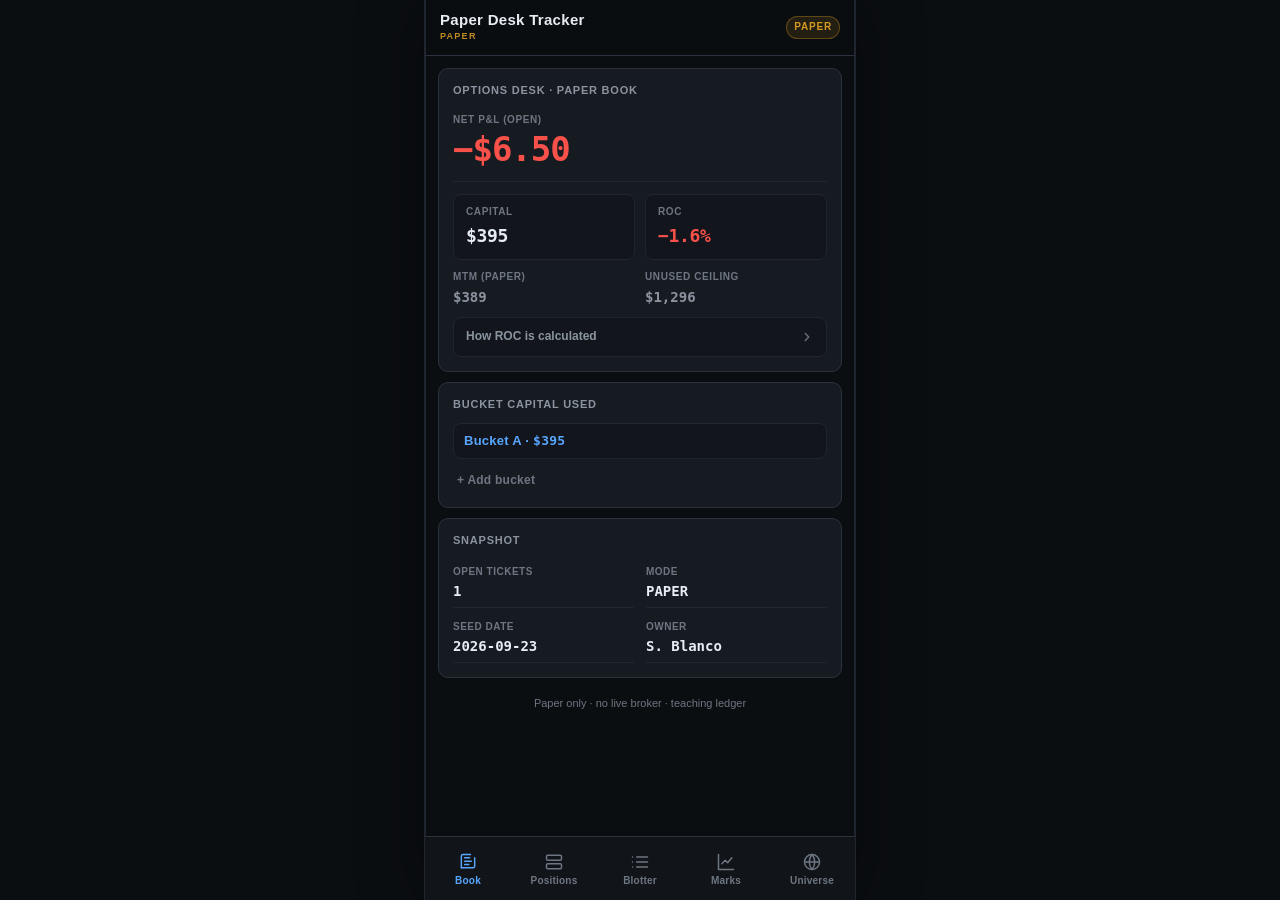
==== commit 174cef54: "Publish Paper Desk Tracker 2026-10-30T16:34Z" ====
--- a/paper-desk-single.html
+++ b/paper-desk-single.html
@@ -1037,13 +1037,13 @@
     "mode": "paper",
     "riskCeiling": 2000,
     "seedDate": "2026-09-23",
-    "seedNote": "Wed Oct 28, 2026 midday — book flat, 0 open, no transactions. Cumulative realized −$327 on $1,368 deployed (−23.9%); unused $1,673.",
-    "revisedAt": "2026-10-28T12:38:00-04:00"
+    "seedNote": "Fri Oct 30, 2026 midday \u2014 OPENED PAPER-007 QQQ Nov20 680/665 put debit x1 @ 3.95 natural (Cost $395). QQQ 692.09 (-3.3%), SMH 521.81 (-7.1%), failed to reclaim 705. Mark 3.82 natural, uP&L -$13. Capital $395, Net -$13, ROC -3.3%. Cumulative realized -$327 on $1,368.",
+    "revisedAt": "2026-10-30T12:35:00-04:00"
   },
   "buckets": {
     "A": {
       "label": "Core defined-risk",
-      "used": 450
+      "used": 395
     },
     "B": {
       "label": "Tactical",
@@ -1065,25 +1065,25 @@
       "symbol": "ASST",
       "name": "Asset Entities",
       "unit": "BTC factor",
-      "note": "Smaller BTC-adjacent name — size down"
+      "note": "Smaller BTC-adjacent name \u2014 size down"
     },
     {
       "symbol": "STRC",
       "name": "STRC (paper)",
       "unit": "BTC factor",
-      "note": "Watchlist — no open tickets"
+      "note": "Watchlist \u2014 no open tickets"
     },
     {
       "symbol": "SATA",
       "name": "SATA (paper)",
       "unit": "BTC factor",
-      "note": "Watchlist — no open tickets"
+      "note": "Watchlist \u2014 no open tickets"
     },
     {
       "symbol": "QQQ",
       "name": "Invesco QQQ Trust",
       "unit": "Nasdaq",
-      "note": "Separate Nasdaq unit — not a BTC factor with MSTR/ASST"
+      "note": "Separate Nasdaq unit \u2014 not a BTC factor with MSTR/ASST"
     }
   ],
   "positions": [
@@ -1112,7 +1112,7 @@
       "cost": 190,
       "maxLoss": 190,
       "bucket": "A",
-      "thesis": "Defined-risk long on MSTR/BTC rebound — buy the 155C, sell the 160C so max loss is the $190 debit while upside is capped at the short strike.",
+      "thesis": "Defined-risk long on MSTR/BTC rebound \u2014 buy the 155C, sell the 160C so max loss is the $190 debit while upside is capped at the short strike.",
       "status": "EXIT",
       "openedAt": "2026-09-23T10:15:00-04:00",
       "marks": [
@@ -1193,7 +1193,7 @@
       "cost": 75,
       "maxLoss": 75,
       "bucket": "A",
-      "thesis": "Small defined-risk ASST upside on the BTC-treasury microcap tape — $1-wide call vertical keeps max loss to $75 if the bounce fails.",
+      "thesis": "Small defined-risk ASST upside on the BTC-treasury microcap tape \u2014 $1-wide call vertical keeps max loss to $75 if the bounce fails.",
       "status": "EXIT",
       "openedAt": "2026-09-23T14:05:00-04:00",
       "marks": [
@@ -1274,7 +1274,7 @@
       "cost": 240,
       "maxLoss": 240,
       "bucket": "A",
-      "thesis": "Defined-risk long BTC-proxy into Oct16 — buy 155C / sell 160C so max loss is the debit.",
+      "thesis": "Defined-risk long BTC-proxy into Oct16 \u2014 buy 155C / sell 160C so max loss is the debit.",
       "status": "EXIT",
       "openedAt": "2026-09-28T12:45:00-04:00",
       "marks": [
@@ -1691,7 +1691,7 @@
       "kill": "QQQ close >=716 or mark <=2.25",
       "takeProfit": "mark >=9.00 or QQQ <=685",
       "timeStop": "2026-11-13",
-      "thesis": "Bearish QQQ bet on the Beltas downside tilt (QQQ range 680–735); the put debit spread caps risk at the $450 debit and selling the 680P cuts IV cost.",
+      "thesis": "Bearish QQQ bet on the Beltas downside tilt (QQQ range 680\u2013735); the put debit spread caps risk at the $450 debit and selling the 680P cuts IV cost.",
       "status": "EXIT",
       "openedAt": "2026-10-22T16:15:00-04:00",
       "entryDate": "2026-10-22",
@@ -1765,6 +1765,57 @@
       "exitPrice": 2.43,
       "realizedPnl": -207,
       "note": "Kill hit: QQQ close 721.24 >=716; exit natural 2.43 (mid 2.545), realized -207"
+    },
+    {
+      "id": "PAPER-007",
+      "underlying": "QQQ",
+      "structure": "Put debit vertical",
+      "structureSide": "long",
+      "side": "debit",
+      "qty": 1,
+      "expiration": "2026-11-20",
+      "legs": [
+        {
+          "side": "long",
+          "right": "P",
+          "strike": 680,
+          "exp": "Nov20",
+          "price": 12.44
+        },
+        {
+          "side": "short",
+          "right": "P",
+          "strike": 665,
+          "exp": "Nov20",
+          "price": 8.49
+        }
+      ],
+      "entry": 3.95,
+      "cost": 395,
+      "maxLoss": 395,
+      "maxGain": 1105,
+      "breakeven": 676.05,
+      "bucket": "A",
+      "riskUnit": "QQQ",
+      "kill": "QQQ close >=705 (reclaim) or mark <=1.95",
+      "takeProfit": "mark >=8.00 or QQQ <=665",
+      "timeStop": "2026-11-13",
+      "thesis": "Re-entry on the fired 716 close trigger (Thu 715.34) with QQQ failing to reclaim 705 and SMH breaking down; the 680/665 put debit re-strikes below spot so risk stays under the $500 cap while selling the 665P offsets elevated IV.",
+      "status": "HOLD",
+      "openedAt": "2026-10-30T12:35:00-04:00",
+      "entryDate": "2026-10-30",
+      "marks": [
+        {
+          "ts": "2026-10-30T12:35:00-04:00",
+          "label": "midday",
+          "mid": 3.885,
+          "natural": 3.82
+        }
+      ],
+      "mark": 3.82,
+      "naturalMark": 3.82,
+      "underlyingMark": 692.09,
+      "lastNote": "Opened midday 10/30 at natural 3.95 (buy 680P 12.44 ask / sell 665P 8.49 bid; mid 3.885). QQQ 692.09 (-3.3%), SMH 521.81 (-7.1%). Mark 3.82 natural, uP&L -$13."
     }
   ],
   "transactions": [
@@ -1778,7 +1829,7 @@
       "fill": 1.9,
       "debitCredit": -190,
       "dayPnL": 0,
-      "note": "Open fill — morning"
+      "note": "Open fill \u2014 morning"
     },
     {
       "id": "TXN-002",
@@ -1790,7 +1841,7 @@
       "fill": 0.75,
       "debitCredit": -75,
       "dayPnL": 0,
-      "note": "Open fill — afternoon"
+      "note": "Open fill \u2014 afternoon"
     },
     {
       "id": "TXN-003",
@@ -1798,11 +1849,11 @@
       "ticketId": "BOOK",
       "ts": "2026-09-23T16:38:00-04:00",
       "underlying": "BOOK",
-      "legs": "close snapshot — PAPER-001 @ 3.27, PAPER-002 @ 0.22",
+      "legs": "close snapshot \u2014 PAPER-001 @ 3.27, PAPER-002 @ 0.22",
       "fill": null,
       "debitCredit": 0,
       "dayPnL": 84,
-      "note": "Wed close marks (Options Desk sync) — book Net ~+$84"
+      "note": "Wed close marks (Options Desk sync) \u2014 book Net ~+$84"
     },
     {
       "id": "TXN-004",
@@ -1810,11 +1861,11 @@
       "ticketId": "BOOK",
       "ts": "2026-09-24T12:33:00-04:00",
       "underlying": "BOOK",
-      "legs": "midday snapshot — PAPER-001 @ 3.57, PAPER-002 @ 0.60",
+      "legs": "midday snapshot \u2014 PAPER-001 @ 3.57, PAPER-002 @ 0.60",
       "fill": null,
       "debitCredit": 0,
       "dayPnL": 152,
-      "note": "Thu midday marks (Options Desk sync) — book Net ~+$152"
+      "note": "Thu midday marks (Options Desk sync) \u2014 book Net ~+$152"
     },
     {
       "id": "TXN-005",
@@ -1822,11 +1873,11 @@
       "ticketId": "BOOK",
       "ts": "2026-09-25T12:37:00-04:00",
       "underlying": "BOOK",
-      "legs": "midday snapshot — PAPER-001 @ 3.37, PAPER-002 @ 0.24",
+      "legs": "midday snapshot \u2014 PAPER-001 @ 3.37, PAPER-002 @ 0.24",
       "fill": null,
       "debitCredit": 0,
       "dayPnL": 96,
-      "note": "Fri midday marks (Options Desk sync) — book Net ~+$96"
+      "note": "Fri midday marks (Options Desk sync) \u2014 book Net ~+$96"
     },
     {
       "id": "TXN-006",
@@ -1838,7 +1889,7 @@
       "fill": 3.67,
       "debitCredit": 177,
       "dayPnL": 177,
-      "note": "Fri Sep 25 expiry settlement — realized +$177"
+      "note": "Fri Sep 25 expiry settlement \u2014 realized +$177"
     },
     {
       "id": "TXN-007",
@@ -1850,7 +1901,7 @@
       "fill": 0,
       "debitCredit": -75,
       "dayPnL": -75,
-      "note": "Fri Sep 25 expiry settlement — realized -$75"
+      "note": "Fri Sep 25 expiry settlement \u2014 realized -$75"
     },
     {
       "id": "TXN-008",
@@ -1862,7 +1913,7 @@
       "fill": 2.4,
       "debitCredit": -240,
       "dayPnL": 0,
-      "note": "Mon midday paper fill — Ready A after open deferred pre-RTH"
+      "note": "Mon midday paper fill \u2014 Ready A after open deferred pre-RTH"
     },
     {
       "id": "TXN-009",
@@ -1870,11 +1921,11 @@
       "ticketId": "BOOK",
       "ts": "2026-09-30T16:20:00-04:00",
       "underlying": "BOOK",
-      "legs": "close snapshot — PAPER-003 @ 1.85",
+      "legs": "close snapshot \u2014 PAPER-003 @ 1.85",
       "fill": null,
       "debitCredit": 0,
       "dayPnL": -55,
-      "note": "Wed close marks (Options Desk sync) — book Net −$55"
+      "note": "Wed close marks (Options Desk sync) \u2014 book Net \u2212$55"
     },
     {
       "id": "TXN-010",
@@ -1882,11 +1933,11 @@
       "ticketId": "BOOK",
       "ts": "2026-10-07T16:15:00-04:00",
       "underlying": "BOOK",
-      "legs": "close snapshot — PAPER-003 @ 1.75",
+      "legs": "close snapshot \u2014 PAPER-003 @ 1.75",
       "fill": null,
       "debitCredit": 0,
       "dayPnL": -65,
-      "note": "Wed close marks (Options Desk sync) — book Net −$65"
+      "note": "Wed close marks (Options Desk sync) \u2014 book Net \u2212$65"
     },
     {
       "id": "TXN-011",
@@ -1894,11 +1945,11 @@
       "ticketId": "BOOK",
       "ts": "2026-10-08T16:05:00-04:00",
       "underlying": "BOOK",
-      "legs": "close snapshot — PAPER-003 @ 1.43",
+      "legs": "close snapshot \u2014 PAPER-003 @ 1.43",
       "fill": null,
       "debitCredit": 0,
       "dayPnL": -97,
-      "note": "Thu close marks (Chief Orchestrator sync from Robinhood settles) — book Net −$97"
+      "note": "Thu close marks (Chief Orchestrator sync from Robinhood settles) \u2014 book Net \u2212$97"
     },
     {
       "id": "TXN-012",
@@ -1906,11 +1957,11 @@
       "ticketId": "BOOK",
       "ts": "2026-10-09T16:24:00-04:00",
       "underlying": "BOOK",
-      "legs": "close snapshot — PAPER-003 @ 1.85",
+      "legs": "close snapshot \u2014 PAPER-003 @ 1.85",
       "fill": null,
       "debitCredit": 0,
       "dayPnL": -55,
-      "note": "Fri close marks (Options Desk sync) — book Net −$55"
+      "note": "Fri close marks (Options Desk sync) \u2014 book Net \u2212$55"
     },
     {
       "id": "TXN-013",
@@ -1922,7 +1973,7 @@
       "fill": 1.51,
       "debitCredit": 151,
       "dayPnL": -89,
-      "note": "Mon Oct 12 close EXIT — realized -$89 (-37.1% on $240). Standing rule: MSTR closed 152.79 < ~155 before CPI Wed Oct 14. Book flat."
+      "note": "Mon Oct 12 close EXIT \u2014 realized -$89 (-37.1% on $240). Standing rule: MSTR closed 152.79 < ~155 before CPI Wed Oct 14. Book flat."
     },
     {
       "id": "TXN-014",
@@ -1944,11 +1995,11 @@
       "ticketId": "BOOK",
       "ts": "2026-10-14T16:14:00-04:00",
       "underlying": "BOOK",
-      "legs": "close snapshot — PAPER-004 @ 0.325 (credit)",
+      "legs": "close snapshot \u2014 PAPER-004 @ 0.325 (credit)",
       "fill": null,
       "debitCredit": 0,
       "dayPnL": 3.5,
-      "note": "Wed close marks (Options Desk sync) — credit uP&L +$3.50; book Net +$3.50 (ROC 0.8%)"
+      "note": "Wed close marks (Options Desk sync) \u2014 credit uP&L +$3.50; book Net +$3.50 (ROC 0.8%)"
     },
     {
       "id": "TXN-016",
@@ -1956,11 +2007,11 @@
       "ticketId": "BOOK",
       "ts": "2026-10-15T12:36:00-04:00",
       "underlying": "BOOK",
-      "legs": "midday snapshot — PAPER-004 @ 0.47 (credit)",
+      "legs": "midday snapshot \u2014 PAPER-004 @ 0.47 (credit)",
       "fill": null,
       "debitCredit": 0,
       "dayPnL": -11,
-      "note": "Thu midday marks (Options Desk sync) — credit uP&L −$11; book Net −$11 (ROC −2.4%). MSTR bounce + IV; kills not hit; no QQQ A."
+      "note": "Thu midday marks (Options Desk sync) \u2014 credit uP&L \u2212$11; book Net \u2212$11 (ROC \u22122.4%). MSTR bounce + IV; kills not hit; no QQQ A."
     },
     {
       "id": "TXN-017",
@@ -1968,11 +2019,11 @@
       "ticketId": "BOOK",
       "ts": "2026-10-15T16:18:00-04:00",
       "underlying": "BOOK",
-      "legs": "close snapshot — PAPER-004 @ 0.51 (credit)",
+      "legs": "close snapshot \u2014 PAPER-004 @ 0.51 (credit)",
       "fill": null,
       "debitCredit": 0,
       "dayPnL": -15,
-      "note": "Thu close marks (Options Desk sync) — credit uP&L −$15; book Net −$15 (ROC −3.2%). dayPnL −$18.50 vs Wed settle."
+      "note": "Thu close marks (Options Desk sync) \u2014 credit uP&L \u2212$15; book Net \u2212$15 (ROC \u22123.2%). dayPnL \u2212$18.50 vs Wed settle."
     },
     {
       "id": "TXN-018",
@@ -1980,11 +2031,11 @@
       "ticketId": "BOOK",
       "ts": "2026-10-16T12:38:00-04:00",
       "underlying": "BOOK",
-      "legs": "midday snapshot — PAPER-004 @ 0.24 (credit)",
+      "legs": "midday snapshot \u2014 PAPER-004 @ 0.24 (credit)",
       "fill": null,
       "debitCredit": 0,
       "dayPnL": 12,
-      "note": "Fri midday marks (Options Desk sync) — credit uP&L +$12; book Net +$12 (ROC 2.6%). MSTR −8.8% on MSCI non-operating-company index rules (list Nov 11, effective after Nov 30); BTC flat ~81.5k. Kills clear; TP 0.18 not hit; close by Wed Oct 21."
+      "note": "Fri midday marks (Options Desk sync) \u2014 credit uP&L +$12; book Net +$12 (ROC 2.6%). MSTR \u22128.8% on MSCI non-operating-company index rules (list Nov 11, effective after Nov 30); BTC flat ~81.5k. Kills clear; TP 0.18 not hit; close by Wed Oct 21."
     },
     {
       "id": "TXN-019",
@@ -1992,11 +2043,11 @@
       "ticketId": "BOOK",
       "ts": "2026-10-16T16:18:00-04:00",
       "underlying": "BOOK",
-      "legs": "close snapshot — PAPER-004 @ 0.225 (credit)",
+      "legs": "close snapshot \u2014 PAPER-004 @ 0.225 (credit)",
       "fill": null,
       "debitCredit": 0,
       "dayPnL": 13.5,
-      "note": "Fri close marks (Options Desk sync) — credit uP&L +$13.50; book Net +$13.50 (ROC 2.9%). dayPnL +$28.50 vs Thu close 0.51. MSTR −9.6% on MSCI non-operating index overhang; kills clear; TP 0.18 not hit; close by Wed Oct 21."
+      "note": "Fri close marks (Options Desk sync) \u2014 credit uP&L +$13.50; book Net +$13.50 (ROC 2.9%). dayPnL +$28.50 vs Thu close 0.51. MSTR \u22129.6% on MSCI non-operating index overhang; kills clear; TP 0.18 not hit; close by Wed Oct 21."
     },
     {
       "id": "TXN-020",
@@ -2004,11 +2055,11 @@
       "ticketId": "BOOK",
       "ts": "2026-10-19T09:34:00-04:00",
       "underlying": "BOOK",
-      "legs": "open snapshot — PAPER-004 @ 0.10 (credit)",
+      "legs": "open snapshot \u2014 PAPER-004 @ 0.10 (credit)",
       "fill": null,
       "debitCredit": 0,
       "dayPnL": 26,
-      "note": "Mon open marks (Options Desk sync) — credit uP&L +$26; book Net +$26 (ROC 5.6%). Mid 0.10 through TP 0.18 but natural buyback 0.46 — no paper fill; work ≤0.20 natural by Tue, hard close Wed Oct 21."
+      "note": "Mon open marks (Options Desk sync) \u2014 credit uP&L +$26; book Net +$26 (ROC 5.6%). Mid 0.10 through TP 0.18 but natural buyback 0.46 \u2014 no paper fill; work \u22640.20 natural by Tue, hard close Wed Oct 21."
     },
     {
       "id": "TXN-021",
@@ -2016,11 +2067,11 @@
       "ticketId": "BOOK",
       "ts": "2026-10-19T16:16:00-04:00",
       "underlying": "BOOK",
-      "legs": "close snapshot — PAPER-004 @ 0.17 (credit)",
+      "legs": "close snapshot \u2014 PAPER-004 @ 0.17 (credit)",
       "fill": null,
       "debitCredit": 0,
       "dayPnL": 5.5,
-      "note": "Mon close marks (Options Desk sync) — PAPER-004 mid 0.17 (190C 0.915 / 195C 0.745), natural buyback 0.26; credit uP&L +$19; book Net +$19 (ROC 4.1%). Day +$5.50 vs Fri close 0.225. Mid through TP 0.18 but natural 0.26 > 0.20 work level — no paper fill; work ≤0.20 natural Tue, hard close Wed Oct 21. Kills clear (mark≥0.72 / close≥170 / Δ>0.30)."
+      "note": "Mon close marks (Options Desk sync) \u2014 PAPER-004 mid 0.17 (190C 0.915 / 195C 0.745), natural buyback 0.26; credit uP&L +$19; book Net +$19 (ROC 4.1%). Day +$5.50 vs Fri close 0.225. Mid through TP 0.18 but natural 0.26 > 0.20 work level \u2014 no paper fill; work \u22640.20 natural Tue, hard close Wed Oct 21. Kills clear (mark\u22650.72 / close\u2265170 / \u0394>0.30)."
     },
     {
       "id": "TXN-022",
@@ -2042,11 +2093,11 @@
       "ticketId": "BOOK",
       "ts": "2026-10-20T09:32:37-04:00",
       "underlying": "BOOK",
-      "legs": "open snapshot — PAPER-004 @ 0.155 (credit) / PAPER-005 @ 4.45",
+      "legs": "open snapshot \u2014 PAPER-004 @ 0.155 (credit) / PAPER-005 @ 4.45",
       "fill": null,
       "debitCredit": 0,
       "dayPnL": -7.5,
-      "note": "Tue open marks (Options Desk sync) — PAPER-004 credit uP&L +$20.50; new PAPER-005 QQQ 700/680 put debit @ 4.54, mark 4.45 (−$9). Book capital $918, Net +$11.50 (ROC 1.25%)."
+      "note": "Tue open marks (Options Desk sync) \u2014 PAPER-004 credit uP&L +$20.50; new PAPER-005 QQQ 700/680 put debit @ 4.54, mark 4.45 (\u2212$9). Book capital $918, Net +$11.50 (ROC 1.25%)."
     },
     {
       "id": "TXN-024",
@@ -2054,11 +2105,11 @@
       "ticketId": "BOOK",
       "ts": "2026-10-20T12:33:00-04:00",
       "underlying": "BOOK",
-      "legs": "midday snapshot — PAPER-004 @ 0.295 (credit) / PAPER-005 @ 3.965",
+      "legs": "midday snapshot \u2014 PAPER-004 @ 0.295 (credit) / PAPER-005 @ 3.965",
       "fill": null,
       "debitCredit": 0,
       "dayPnL": -62.5,
-      "note": "Tue midday marks (Options Desk sync) — PAPER-004 credit uP&L +$6.50 (natural buyback 0.38); PAPER-005 uP&L −$57.50 (natural 3.91). Book capital $918, Net −$51.00 (ROC -5.56%)."
+      "note": "Tue midday marks (Options Desk sync) \u2014 PAPER-004 credit uP&L +$6.50 (natural buyback 0.38); PAPER-005 uP&L \u2212$57.50 (natural 3.91). Book capital $918, Net \u2212$51.00 (ROC -5.56%)."
     },
     {
       "id": "TXN-025",
@@ -2066,12 +2117,12 @@
       "ticketId": "PAPER-004",
       "ts": "2026-10-21T09:32:00-04:00",
       "underlying": "MSTR",
-      "legs": "buy to close Nov20 190C / sell to close Nov20 195C credit vertical x1 EXIT @ 0.42 debit (natural; mid 0.31) — 190C 1.68 / 195C 1.26",
+      "legs": "buy to close Nov20 190C / sell to close Nov20 195C credit vertical x1 EXIT @ 0.42 debit (natural; mid 0.31) \u2014 190C 1.68 / 195C 1.26",
       "fill": 0.42,
       "debitCredit": -42,
       "side": "credit",
       "dayPnL": -6,
-      "note": "Wed Oct 21 open EXIT — Wed hard-close plan, default natural at open. Entry credit 0.36 → exit debit 0.42; realized −$6 (−1.3% on $464). MSTR 145.38."
+      "note": "Wed Oct 21 open EXIT \u2014 Wed hard-close plan, default natural at open. Entry credit 0.36 \u2192 exit debit 0.42; realized \u2212$6 (\u22121.3% on $464). MSTR 145.38."
     },
     {
       "id": "TXN-026",
@@ -2079,11 +2130,11 @@
       "ticketId": "BOOK",
       "ts": "2026-10-21T09:33:00-04:00",
       "underlying": "BOOK",
-      "legs": "open snapshot — PAPER-005 @ 3.775 (natural 3.69)",
+      "legs": "open snapshot \u2014 PAPER-005 @ 3.775 (natural 3.69)",
       "fill": null,
       "debitCredit": 0,
       "dayPnL": -42,
-      "note": "Wed open (Options Desk sync) — PAPER-004 CLOSED (realized −$6); PAPER-005 HOLD mark 3.775, uP&L −$76.50 (natural 3.69). Book capital $918 ($454 open + $464 closed today), realized −$6, unrealized −$76.50, Net −$82.50 (ROC −8.99%). 1 open position — book NOT flat. Day −$42 vs Tue close Net −$40.50."
+      "note": "Wed open (Options Desk sync) \u2014 PAPER-004 CLOSED (realized \u2212$6); PAPER-005 HOLD mark 3.775, uP&L \u2212$76.50 (natural 3.69). Book capital $918 ($454 open + $464 closed today), realized \u2212$6, unrealized \u2212$76.50, Net \u2212$82.50 (ROC \u22128.99%). 1 open position \u2014 book NOT flat. Day \u2212$42 vs Tue close Net \u2212$40.50."
     },
     {
       "id": "TXN-027",
@@ -2091,11 +2142,11 @@
       "ticketId": "BOOK",
       "ts": "2026-10-21T12:36:48-04:00",
       "underlying": "BOOK",
-      "legs": "midday snapshot — PAPER-005 @ 3.36 (natural 3.33)",
+      "legs": "midday snapshot \u2014 PAPER-005 @ 3.36 (natural 3.33)",
       "fill": null,
       "debitCredit": 0,
       "dayPnL": -83.5,
-      "note": "Wed midday marks (Options Desk sync) — PAPER-005 HOLD mark 3.36, uP&L −$118 (natural 3.33). Kill-watch: QQQ 725.29 intraday vs close-kill >=725. PAPER-004 EXIT unchanged (realized −$6). Book capital $918, open risk $454, Net −$124 (ROC −13.51%). Day −$83.50 vs Tue close Net −$40.50."
+      "note": "Wed midday marks (Options Desk sync) \u2014 PAPER-005 HOLD mark 3.36, uP&L \u2212$118 (natural 3.33). Kill-watch: QQQ 725.29 intraday vs close-kill >=725. PAPER-004 EXIT unchanged (realized \u2212$6). Book capital $918, open risk $454, Net \u2212$124 (ROC \u221213.51%). Day \u2212$83.50 vs Tue close Net \u2212$40.50."
     },
     {
       "id": "TXN-028",
@@ -2108,7 +2159,7 @@
       "debitCredit": 340,
       "side": "debit",
       "dayPnL": -114,
-      "note": "Wed Oct 21 close EXIT — kill hit: QQQ daily close 725.21 >= 725. Entry 4.54 → exit 3.40 natural; realized −$114 (−25.1% on $454). Book flat: realized today −$120 (PAPER-004 −$6 + PAPER-005 −$114), ROC −13.07% on $918. 0 open."
+      "note": "Wed Oct 21 close EXIT \u2014 kill hit: QQQ daily close 725.21 >= 725. Entry 4.54 \u2192 exit 3.40 natural; realized \u2212$114 (\u221225.1% on $454). Book flat: realized today \u2212$120 (PAPER-004 \u2212$6 + PAPER-005 \u2212$114), ROC \u221213.07% on $918. 0 open."
     },
     {
       "id": "TXN-029",
@@ -2122,7 +2173,7 @@
       "side": "debit",
       "maxLoss": 450,
       "dayPnL": 0,
-      "note": "Opened at Thu Oct 22 close. Bucket A, QQQ risk unit. Kill: QQQ close >=716 or mark <=2.25; TP mark >=9.00 or QQQ <=685; time stop Nov 13. Close mark 4.305 (natural 4.11), uP&L −$19.50."
+      "note": "Opened at Thu Oct 22 close. Bucket A, QQQ risk unit. Kill: QQQ close >=716 or mark <=2.25; TP mark >=9.00 or QQQ <=685; time stop Nov 13. Close mark 4.305 (natural 4.11), uP&L \u2212$19.50."
     },
     {
       "id": "TXN-030",
@@ -2135,7 +2186,21 @@
       "debitCredit": 243,
       "side": "debit",
       "dayPnL": -88,
-      "note": "Tue Oct 27 close EXIT — kill hit: QQQ daily close 721.24 >= 716. Entry 4.50 -> exit 2.43 natural; realized −$207 (−46.0% on $450). Book flat, 0 open. Cumulative realized −$327 on $1,368 deployed (−23.9%)."
+      "note": "Tue Oct 27 close EXIT \u2014 kill hit: QQQ daily close 721.24 >= 716. Entry 4.50 -> exit 2.43 natural; realized \u2212$207 (\u221246.0% on $450). Book flat, 0 open. Cumulative realized \u2212$327 on $1,368 deployed (\u221223.9%)."
+    },
+    {
+      "id": "TXN-031",
+      "type": "open",
+      "ticketId": "PAPER-007",
+      "ts": "2026-10-30T12:35:00-04:00",
+      "underlying": "QQQ",
+      "legs": "Bought 1x QQQ Nov20 680/665 put debit vertical @ 3.95 debit (680P 12.44 / 665P 8.49)",
+      "fill": 3.95,
+      "debitCredit": -395,
+      "side": "debit",
+      "maxLoss": 395,
+      "dayPnL": -13,
+      "note": "Opened Fri Oct 30 midday. Bucket A, QQQ risk unit. Trigger: Thu close 715.34 <716, QQQ failed to reclaim 705, SMH <590. Natural within 1.7% of mid. Kill: QQQ close >=705 or mark <=1.95; TP mark >=8.00 or QQQ <=665; time stop Nov 13."
     }
   ],
   "marksHistory": [
@@ -2585,7 +2650,7 @@
           "195C": 2.615
         }
       },
-      "note": "Close mark; dayPnL −$18.50 vs Wed settle 0.325."
+      "note": "Close mark; dayPnL \u2212$18.50 vs Wed settle 0.325."
     },
     {
       "ts": "2026-10-16T12:38:00-04:00",
@@ -2605,7 +2670,7 @@
           "195C": 1.21
         }
       },
-      "note": "MSTR −8.8% on MSCI non-operating-company index rules (list Nov 11, effective after Nov 30); BTC flat ~81.5k. Kills clear; TP 0.18 not hit; close by Wed Oct 21."
+      "note": "MSTR \u22128.8% on MSCI non-operating-company index rules (list Nov 11, effective after Nov 30); BTC flat ~81.5k. Kills clear; TP 0.18 not hit; close by Wed Oct 21."
     },
     {
       "ts": "2026-10-16T16:18:00-04:00",
@@ -2630,7 +2695,7 @@
           "195C": 1.03
         }
       },
-      "note": "MSTR −9.6% on MSCI non-operating index overhang; kills clear; TP 0.18 not hit; close by Wed Oct 21."
+      "note": "MSTR \u22129.6% on MSCI non-operating index overhang; kills clear; TP 0.18 not hit; close by Wed Oct 21."
     },
     {
       "ts": "2026-10-19T09:34:00-04:00",
@@ -2655,7 +2720,7 @@
           "195C": 1.18
         }
       },
-      "note": "Mid 0.10 through TP 0.18 but natural buyback 0.46 — no paper fill; work ≤0.20 natural by Tue, hard close Wed Oct 21."
+      "note": "Mid 0.10 through TP 0.18 but natural buyback 0.46 \u2014 no paper fill; work \u22640.20 natural by Tue, hard close Wed Oct 21."
     },
     {
       "ts": "2026-10-19T10:44:11-04:00",
@@ -2713,7 +2778,7 @@
       },
       "bookMTM": 460.5,
       "bookNet": 11.5,
-      "note": "PAPER-004 +$20.50; PAPER-005 opened @ 4.54 (mark 4.45, −$9); capital $918; ROC 1.25%"
+      "note": "PAPER-004 +$20.50; PAPER-005 opened @ 4.54 (mark 4.45, \u2212$9); capital $918; ROC 1.25%"
     },
     {
       "ts": "2026-10-20T12:33:00-04:00",
@@ -2729,7 +2794,7 @@
       },
       "bookMTM": 426,
       "bookNet": -51,
-      "note": "PAPER-004 +$6.50; PAPER-005 −$57.50; capital $918; ROC -5.56%; naturals 0.38 / 3.91"
+      "note": "PAPER-004 +$6.50; PAPER-005 \u2212$57.50; capital $918; ROC -5.56%; naturals 0.38 / 3.91"
     },
     {
       "ts": "2026-10-21T09:33:00-04:00",
@@ -2746,7 +2811,7 @@
       "underlyings": {
         "MSTR": 145.38
       },
-      "note": "PAPER-004 EXIT @ 0.42 (−$6 realized); PAPER-005 −$76.50; capital $918; Net −$82.50; ROC −8.99%"
+      "note": "PAPER-004 EXIT @ 0.42 (\u2212$6 realized); PAPER-005 \u2212$76.50; capital $918; Net \u2212$82.50; ROC \u22128.99%"
     },
     {
       "ts": "2026-10-21T12:36:48-04:00",
@@ -2760,7 +2825,7 @@
       },
       "bookMTM": 336,
       "bookNet": -124,
-      "note": "PAPER-005 −$118; PAPER-004 realized −$6; capital $918; Net −$124; ROC −13.51%; Kill-watch: QQQ 725.29 intraday vs close-kill >=725"
+      "note": "PAPER-005 \u2212$118; PAPER-004 realized \u2212$6; capital $918; Net \u2212$124; ROC \u221213.51%; Kill-watch: QQQ 725.29 intraday vs close-kill >=725"
     },
     {
       "ts": "2026-10-21T16:14:00-04:00",
@@ -2776,7 +2841,7 @@
       "underlyings": {
         "QQQ": 725.21
       },
-      "note": "PAPER-005 EXIT @ 3.40 (−$114); PAPER-004 EXIT earlier (−$6); book flat; capital $918; Net −$120; ROC −13.07%"
+      "note": "PAPER-005 EXIT @ 3.40 (\u2212$114); PAPER-004 EXIT earlier (\u2212$6); book flat; capital $918; Net \u2212$120; ROC \u221213.07%"
     },
     {
       "ts": "2026-10-22T09:07:00-04:00",
@@ -2796,7 +2861,7 @@
         "SPY": 765.95,
         "BTC": 81606
       },
-      "note": "Open mark — book flat, no transactions; capital $918; Net −$120; ROC −13.07%"
+      "note": "Open mark \u2014 book flat, no transactions; capital $918; Net \u2212$120; ROC \u221213.07%"
     },
     {
       "ts": "2026-10-22T12:36:00-04:00",
@@ -2816,7 +2881,7 @@
         "SPY": 764.2,
         "BTC": 81400
       },
-      "note": "Midday mark — book flat, no transactions; capital $918; Net −$120; ROC −13.07%"
+      "note": "Midday mark \u2014 book flat, no transactions; capital $918; Net \u2212$120; ROC \u221213.07%"
     },
     {
       "ts": "2026-10-22T16:15:00-04:00",
@@ -2840,7 +2905,7 @@
         "SPY": 763.97,
         "BTC": 81274
       },
-      "note": "PAPER-006 OPEN @ 4.50, mark 4.305 (−$19.50); capital $1,368; open $450; Net −$139.50; ROC −10.20%; unused $1,410.50"
+      "note": "PAPER-006 OPEN @ 4.50, mark 4.305 (\u2212$19.50); capital $1,368; open $450; Net \u2212$139.50; ROC \u221210.20%; unused $1,410.50"
     },
     {
       "ts": "2026-10-23T09:09:00-04:00",
@@ -2864,7 +2929,7 @@
         "SPY": 760.61,
         "BTC": 81500
       },
-      "note": "PAPER-006 HOLD mark 4.305 (natural 4.11, −$19.50); capital $1,368; open $450; Net −$139.50; ROC −10.20%; unused $1,410.50"
+      "note": "PAPER-006 HOLD mark 4.305 (natural 4.11, \u2212$19.50); capital $1,368; open $450; Net \u2212$139.50; ROC \u221210.20%; unused $1,410.50"
     },
     {
       "ts": "2026-10-23T12:33:00-04:00",
@@ -2881,7 +2946,7 @@
       "underlyings": {
         "QQQ": 706.78
       },
-      "note": "PAPER-006 HOLD mark 4.01 (natural 3.96, −$49); capital $1,368; open $450; Net −$169; ROC −12.35%; unused $1,381"
+      "note": "PAPER-006 HOLD mark 4.01 (natural 3.96, \u2212$49); capital $1,368; open $450; Net \u2212$169; ROC \u221212.35%; unused $1,381"
     },
     {
       "ts": "2026-10-23T16:19:00-04:00",
@@ -2898,7 +2963,7 @@
       "underlyings": {
         "QQQ": 704.39
       },
-      "note": "PAPER-006 HOLD mark 4.13 (natural 4.03, −$37); capital $1,368; open $450; Net −$157; ROC −11.48%; unused $1,393"
+      "note": "PAPER-006 HOLD mark 4.13 (natural 4.03, \u2212$37); capital $1,368; open $450; Net \u2212$157; ROC \u221211.48%; unused $1,393"
     },
     {
       "ts": "2026-10-26T09:21:00-04:00",
@@ -2915,7 +2980,7 @@
       "underlyings": {
         "QQQ": 707.58
       },
-      "note": "PAPER-006 HOLD mark 4.13 (natural 4.03, −$37.000000000000014); capital $1,368; open $450; Net −$157; ROC -11.48%; unused $1,393. Option quotes stale from Fri close (pre-RTH); QQQ pre +0.45%; kills clear (close>=716 / mark<=2.25)"
+      "note": "PAPER-006 HOLD mark 4.13 (natural 4.03, \u2212$37.000000000000014); capital $1,368; open $450; Net \u2212$157; ROC -11.48%; unused $1,393. Option quotes stale from Fri close (pre-RTH); QQQ pre +0.45%; kills clear (close>=716 / mark<=2.25)"
     },
     {
       "ts": "2026-10-26T12:38:00-04:00",
@@ -2932,7 +2997,7 @@
       "underlyings": {
         "QQQ": 712.84
       },
-      "note": "PAPER-006 HOLD mark 3.22 (natural 3.18, −$128); capital $1,368; open $450; Net −$248; ROC -18.13%; unused $1,302. Kill-watch: QQQ 712.84 vs 716 close kill; mark>2.25"
+      "note": "PAPER-006 HOLD mark 3.22 (natural 3.18, \u2212$128); capital $1,368; open $450; Net \u2212$248; ROC -18.13%; unused $1,302. Kill-watch: QQQ 712.84 vs 716 close kill; mark>2.25"
     },
     {
       "ts": "2026-10-26T16:14:00-04:00",
@@ -2949,7 +3014,7 @@
       "underlyings": {
         "QQQ": 712.12
       },
-      "note": "PAPER-006 HOLD mark 3.31 (natural 3.25, −$119); capital $1,368; open $450; Net −$239; ROC -17.47%; unused $1,311. Kill-watch: QQQ 712.12 vs 716 close kill; mark>2.25"
+      "note": "PAPER-006 HOLD mark 3.31 (natural 3.25, \u2212$119); capital $1,368; open $450; Net \u2212$239; ROC -17.47%; unused $1,311. Kill-watch: QQQ 712.12 vs 716 close kill; mark>2.25"
     },
     {
       "ts": "2026-10-27T09:15:00-04:00",
@@ -2973,7 +3038,7 @@
         "SPY": 767.43,
         "BTC": 80135
       },
-      "note": "PAPER-006 HOLD mark 3.325 (natural 3.24, −$118); capital $450; open $450; Net −$118; ROC -26.11%; unused $1,312. Kill-watch: QQQ 714.98 vs 716 close kill; mark>2.25. Pre-RTH; option quotes Mon close."
+      "note": "PAPER-006 HOLD mark 3.325 (natural 3.24, \u2212$118); capital $450; open $450; Net \u2212$118; ROC -26.11%; unused $1,312. Kill-watch: QQQ 714.98 vs 716 close kill; mark>2.25. Pre-RTH; option quotes Mon close."
     },
     {
       "ts": "2026-10-27T12:35:00-04:00",
@@ -2997,7 +3062,7 @@
         "SPY": 770.02,
         "BTC": 80530
       },
-      "note": "PAPER-006 HOLD mark 2.465 (natural 2.43, −$203.50); capital $450; Net −$203.50; ROC −45.2%; unused $1,226.50. QQQ 721.71 above the 716 close kill intraday; exits at the close if QQQ settles >=716."
+      "note": "PAPER-006 HOLD mark 2.465 (natural 2.43, \u2212$203.50); capital $450; Net \u2212$203.50; ROC \u221245.2%; unused $1,226.50. QQQ 721.71 above the 716 close kill intraday; exits at the close if QQQ settles >=716."
     },
     {
       "ts": "2026-10-27T16:14:00-04:00",
@@ -3021,7 +3086,7 @@
         "SPY": 769.72,
         "BTC": 80677
       },
-      "note": "PAPER-006 EXIT at natural 2.43 on QQQ close kill (721.24 >=716); realized −$207. Book flat: capital $0 open, cumulative realized −$327 on $1,368 deployed (−23.9%); unused $1,673."
+      "note": "PAPER-006 EXIT at natural 2.43 on QQQ close kill (721.24 >=716); realized \u2212$207. Book flat: capital $0 open, cumulative realized \u2212$327 on $1,368 deployed (\u221223.9%); unused $1,673."
     },
     {
       "ts": "2026-10-28T09:11:00-04:00",
@@ -3041,7 +3106,7 @@
         "SPY": 771.605,
         "BTC": 80576
       },
-      "note": "Open mark Wed Oct 28 pre-RTH: book flat, 0 open, no transactions. No new tickets: Fed 2pm + MSFT/GOOGL AMC; QQQ 724 pre is 8 pts above 716 re-entry line. Cumulative realized −$327 on $1,368; unused $1,673."
+      "note": "Open mark Wed Oct 28 pre-RTH: book flat, 0 open, no transactions. No new tickets: Fed 2pm + MSFT/GOOGL AMC; QQQ 724 pre is 8 pts above 716 re-entry line. Cumulative realized \u2212$327 on $1,368; unused $1,673."
     },
     {
       "ts": "2026-10-28T12:38:00-04:00",
@@ -3061,7 +3126,105 @@
         "SPY": 771.085,
         "BTC": 80409
       },
-      "note": "Midday mark Wed Oct 28 (Fed 2pm pending): book flat, 0 open, no transactions. QQQ 722.09 (+0.1%), 6 pts above 716 re-entry line; SMH +1.3% — no bear trigger. BTC unit soft (MSTR −1.5%, ASST −1.0%) but no setup into Fed. Cumulative realized −$327 on $1,368; unused $1,673."
+      "note": "Midday mark Wed Oct 28 (Fed 2pm pending): book flat, 0 open, no transactions. QQQ 722.09 (+0.1%), 6 pts above 716 re-entry line; SMH +1.3% \u2014 no bear trigger. BTC unit soft (MSTR \u22121.5%, ASST \u22121.0%) but no setup into Fed. Cumulative realized \u2212$327 on $1,368; unused $1,673."
+    },
+    {
+      "ts": "2026-10-28T16:20:00-04:00",
+      "session": "close",
+      "date": "2026-10-28",
+      "tickets": {},
+      "naturalMarks": {},
+      "bookMTM": 0,
+      "bookNet": -327,
+      "underlyings": {
+        "MSTR": 145.22,
+        "ASST": 27.54,
+        "STRC": 99.93,
+        "SATA": 97.91,
+        "QQQ": 725.48,
+        "SMH": 568.11,
+        "SPY": 772.31,
+        "BTC": 81169
+      },
+      "note": "Close mark Wed Oct 28 (Fed day; MSFT/GOOGL AMC): book flat, 0 open, no transactions. QQQ closed 725.48 (+0.6%), 9.5 pts above 716 put re-entry line and under 735 bull confirm; AH ~722.9. SMH +1.8%. BTC unit bid (MSTR +2.7%, ASST +1.5%), BTC ~$81.2k flat. Cumulative realized -$327 on $1,368; unused $1,673."
+    },
+    {
+      "ts": "2026-10-29T09:14:00-04:00",
+      "session": "open",
+      "date": "2026-10-29",
+      "tickets": {},
+      "naturalMarks": {},
+      "bookMTM": 0,
+      "bookNet": -327,
+      "underlyings": {
+        "MSTR": 141.2,
+        "ASST": 26.68,
+        "STRC": 99.785,
+        "SATA": 97.74,
+        "QQQ": 718.645,
+        "SMH": 559.345,
+        "SPY": 770.125,
+        "BTC": 79972
+      },
+      "note": "Open mark Thu Oct 29 pre-RTH (RH research mids): book flat, 0 open, no transactions. Post MSFT/GOOGL risk-off: QQQ 718.65 (-1.0% vs 725.61), 2.6 pts above 716 put re-entry line (needs a close); SMH -1.5%. BTC unit soft (MSTR -2.7%, ASST -3.1%), BTC ~$80.0k. AMZN/INTC AMC tonight. Cumulative realized -$327 on $1,368; unused $1,673."
+    },
+    {
+      "ts": "2026-10-29T12:38:00-04:00",
+      "session": "midday",
+      "date": "2026-10-29",
+      "tickets": {},
+      "naturalMarks": {},
+      "bookMTM": 0,
+      "bookNet": -327,
+      "underlyings": {
+        "MSTR": 143.135,
+        "ASST": 26.355,
+        "STRC": 99.945,
+        "SATA": 98.15,
+        "QQQ": 715.475,
+        "SMH": 562.27,
+        "SPY": 769.2,
+        "BTC": 81344
+      },
+      "note": "Midday mark Thu Oct 29 (RH live mids): book flat, 0 open, no transactions. QQQ 715.48 (-1.4% vs 725.61) slipped 0.5 pt under the 716 put re-entry line intraday; trigger needs a daily close <716, ideally with SMH rolling over (SMH 562.27, -1.0%). BTC unit mixed: BTC ~$81.3k (+2.0% vs midnight) but MSTR -1.4%, ASST -4.3%. AMZN/INTC AMC tonight. Cumulative realized -$327 on $1,368; unused $1,673."
+    },
+    {
+      "ts": "2026-10-29T16:12:00-04:00",
+      "session": "close",
+      "date": "2026-10-29",
+      "tickets": {},
+      "naturalMarks": {},
+      "bookMTM": 0,
+      "bookNet": -327,
+      "underlyings": {
+        "MSTR": 141.56,
+        "ASST": 24.88,
+        "STRC": 99.99,
+        "SATA": 98.05,
+        "QQQ": 715.28,
+        "SMH": 561.78,
+        "SPY": 769.52,
+        "BTC": 80227
+      },
+      "note": "Close mark Thu Oct 29 (RH live): book flat, 0 open, no transactions. QQQ closed 715.28 (-1.4% vs 725.61), 0.72 under 716 -> put re-entry TRIGGER fired; SMH 561.78 (-1.0%) rolling over; AH QQQ ~706.1 / SMH ~548 (AMZN/INTC AMC). Not filled at close (options already pricing AH ~706). ARMED for Fri RTH: QQQ Nov20 695/680 put debit x1 bucket A, 4:11 PM mid 3.82 / natural 4.21 (Cost ~$382, max gain ~$1,118, BE ~691.18); fill only if QQQ <716, natural within 10% of mid, Cost <=$500. MSTR 141.56 (-2.5%), ASST 24.88 (-9.6%), BTC ~$80.2k (+0.6%). Cumulative realized -$327 on $1,368; unused $1,673."
+    },
+    {
+      "ts": "2026-10-30T09:16:00-04:00",
+      "session": "open",
+      "date": "2026-10-30",
+      "tickets": {},
+      "bookMTM": 0,
+      "bookNet": 0
+    },
+    {
+      "ts": "2026-10-30T12:35:00-04:00",
+      "session": "midday",
+      "date": "2026-10-30",
+      "tickets": {
+        "PAPER-007": 3.82
+      },
+      "bookMTM": 382,
+      "bookNet": -13
     }
   ]
 };</script>
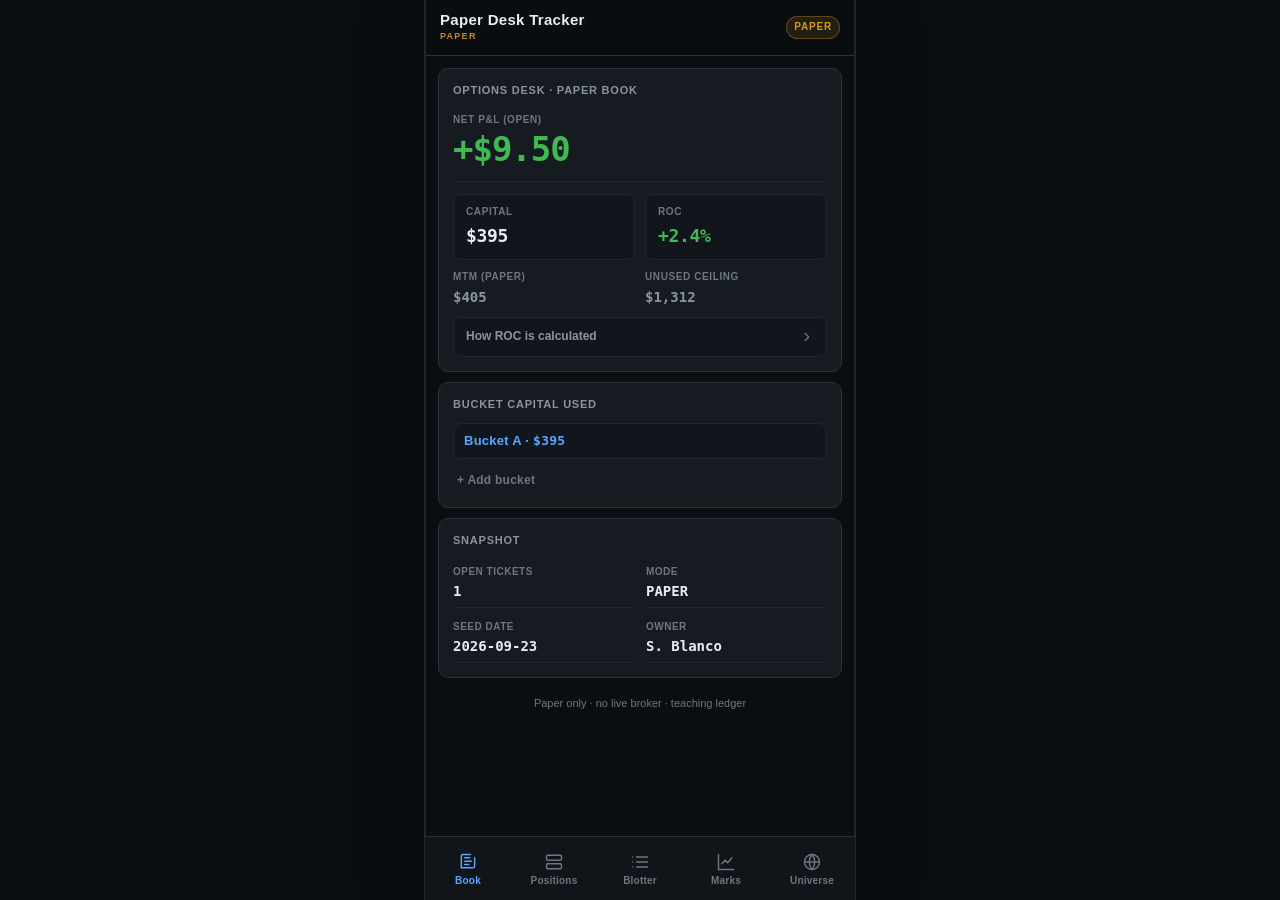
==== commit 42cd38b6: "Publish Paper Desk Tracker 2026-10-30T20:16Z" ====
--- a/paper-desk-single.html
+++ b/paper-desk-single.html
@@ -1037,8 +1037,8 @@
     "mode": "paper",
     "riskCeiling": 2000,
     "seedDate": "2026-09-23",
-    "seedNote": "Fri Oct 30, 2026 midday \u2014 OPENED PAPER-007 QQQ Nov20 680/665 put debit x1 @ 3.95 natural (Cost $395). QQQ 692.09 (-3.3%), SMH 521.81 (-7.1%), failed to reclaim 705. Mark 3.82 natural, uP&L -$13. Capital $395, Net -$13, ROC -3.3%. Cumulative realized -$327 on $1,368.",
-    "revisedAt": "2026-10-30T12:35:00-04:00"
+    "seedNote": "Fri Oct 30, 2026 close - PAPER-007 QQQ Nov20 680/665 put debit x1 HOLD, mark 3.89 natural (mid 4.045), uP&L -$6. QQQ close 690.53 (-3.5%), SMH 522.83 (-6.9%). Capital $395, Net -$6, ROC -1.5%. Cumulative realized -$327 on $1,368.",
+    "revisedAt": "2026-10-30T16:15:00-04:00"
   },
   "buckets": {
     "A": {
@@ -1810,12 +1810,18 @@
           "label": "midday",
           "mid": 3.885,
           "natural": 3.82
+        },
+        {
+          "ts": "2026-10-30T16:15:00-04:00",
+          "label": "close",
+          "mid": 4.045,
+          "natural": 3.89
         }
       ],
-      "mark": 3.82,
-      "naturalMark": 3.82,
-      "underlyingMark": 692.09,
-      "lastNote": "Opened midday 10/30 at natural 3.95 (buy 680P 12.44 ask / sell 665P 8.49 bid; mid 3.885). QQQ 692.09 (-3.3%), SMH 521.81 (-7.1%). Mark 3.82 natural, uP&L -$13."
+      "mark": 3.89,
+      "naturalMark": 3.89,
+      "underlyingMark": 690.53,
+      "lastNote": "Close 10/30: 680P 12.45/12.63 (mk 12.54), 665P 8.43/8.56 (mk 8.495); spread mid 4.045, natural 3.89. QQQ close 690.53 (-3.5%), SMH 522.83 (-6.9%). Mark 3.89 natural, uP&L -$6. HOLD; no kill (needs close >=705 or mark <=1.95)."
     }
   ],
   "transactions": [
@@ -3225,6 +3231,17 @@
       },
       "bookMTM": 382,
       "bookNet": -13
+    },
+    {
+      "ts": "2026-10-30T16:15:00-04:00",
+      "session": "close",
+      "positions": [
+        {
+          "id": "PAPER-007",
+          "mark": 3.89,
+          "status": "HOLD"
+        }
+      ]
     }
   ]
 };</script>
